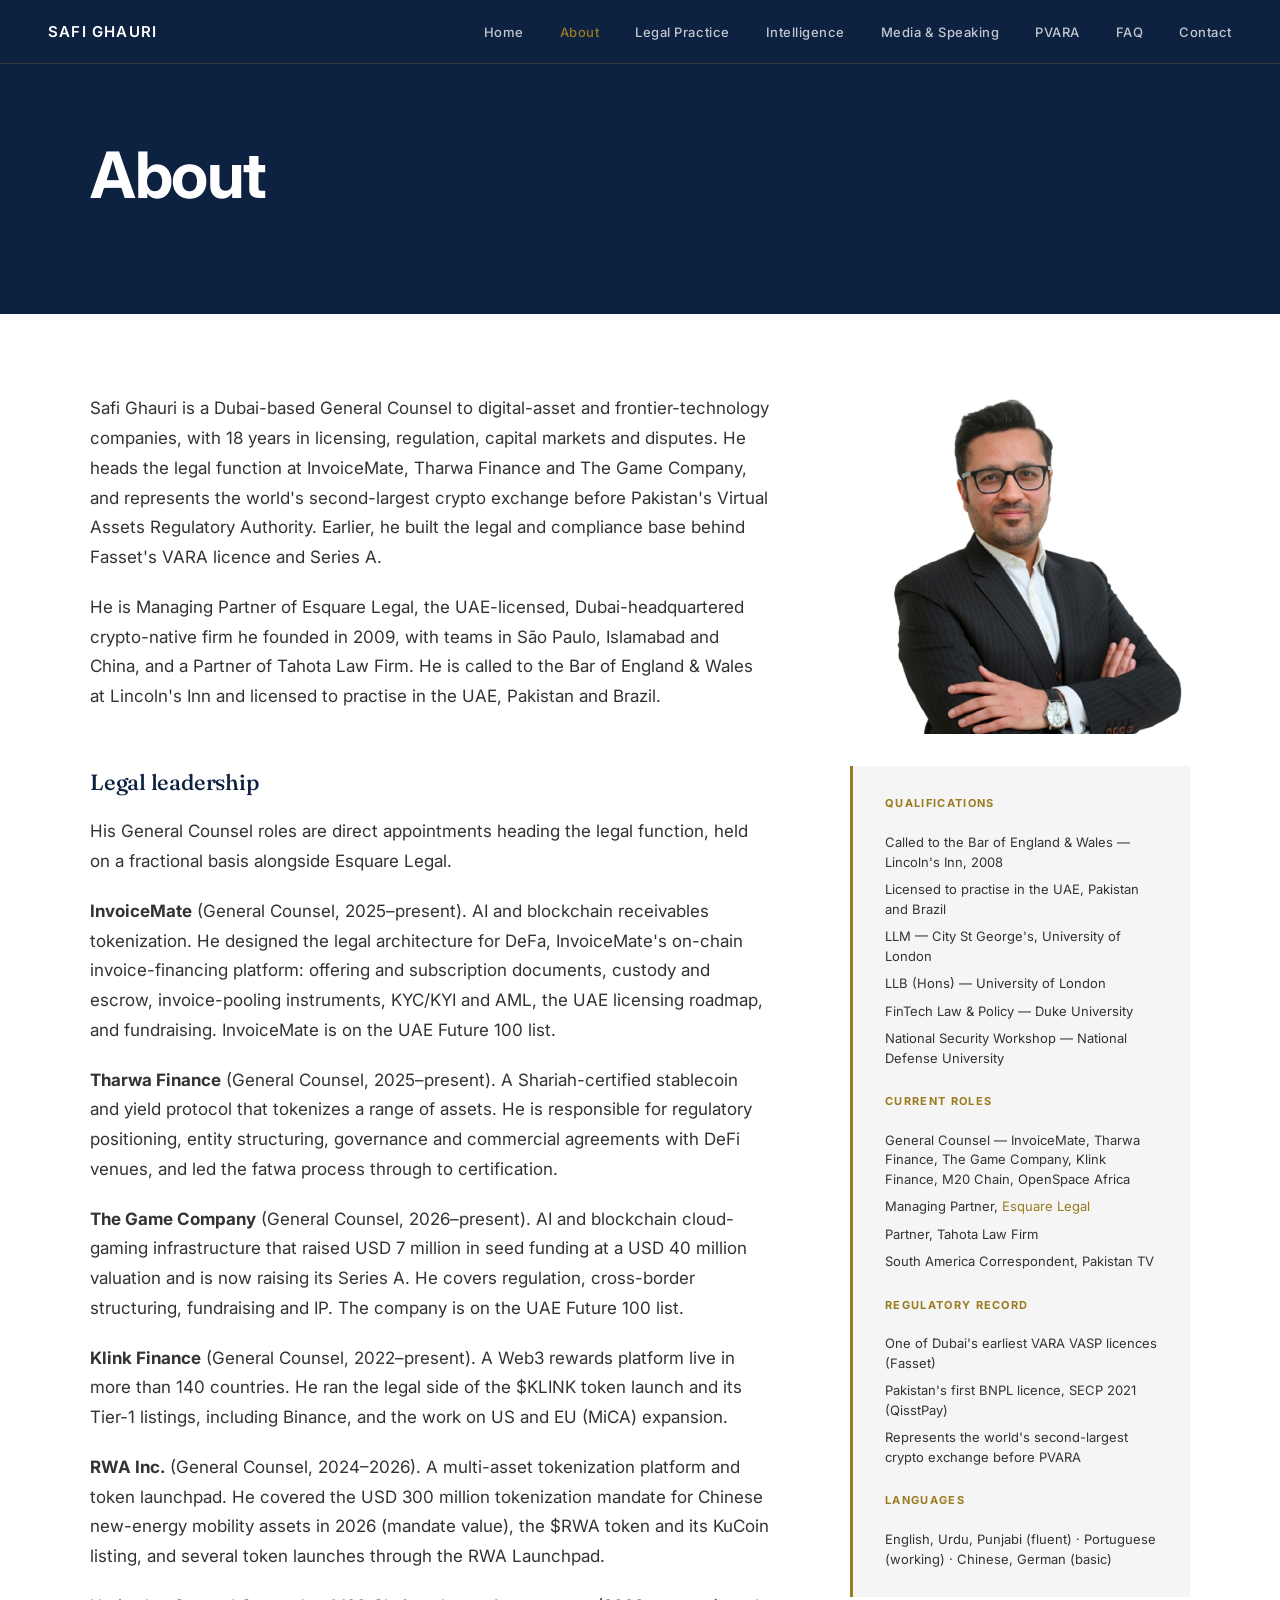
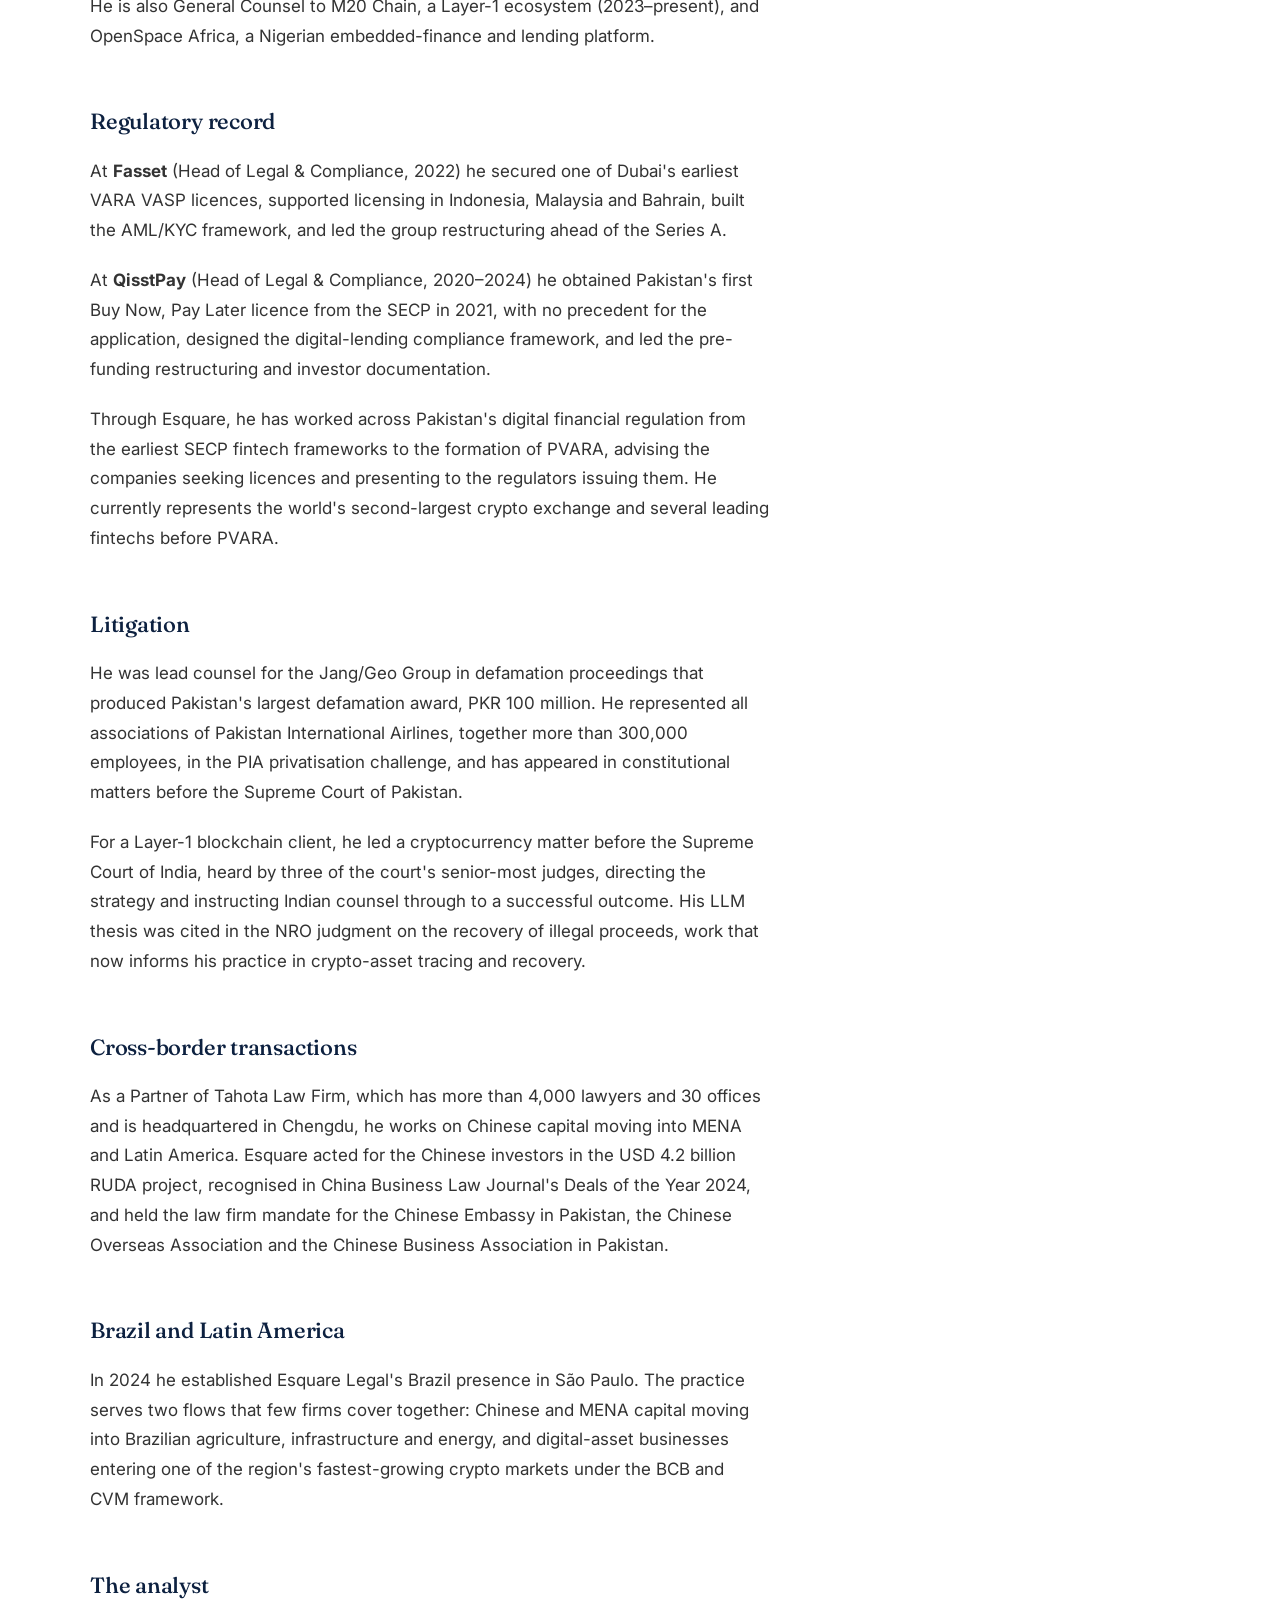
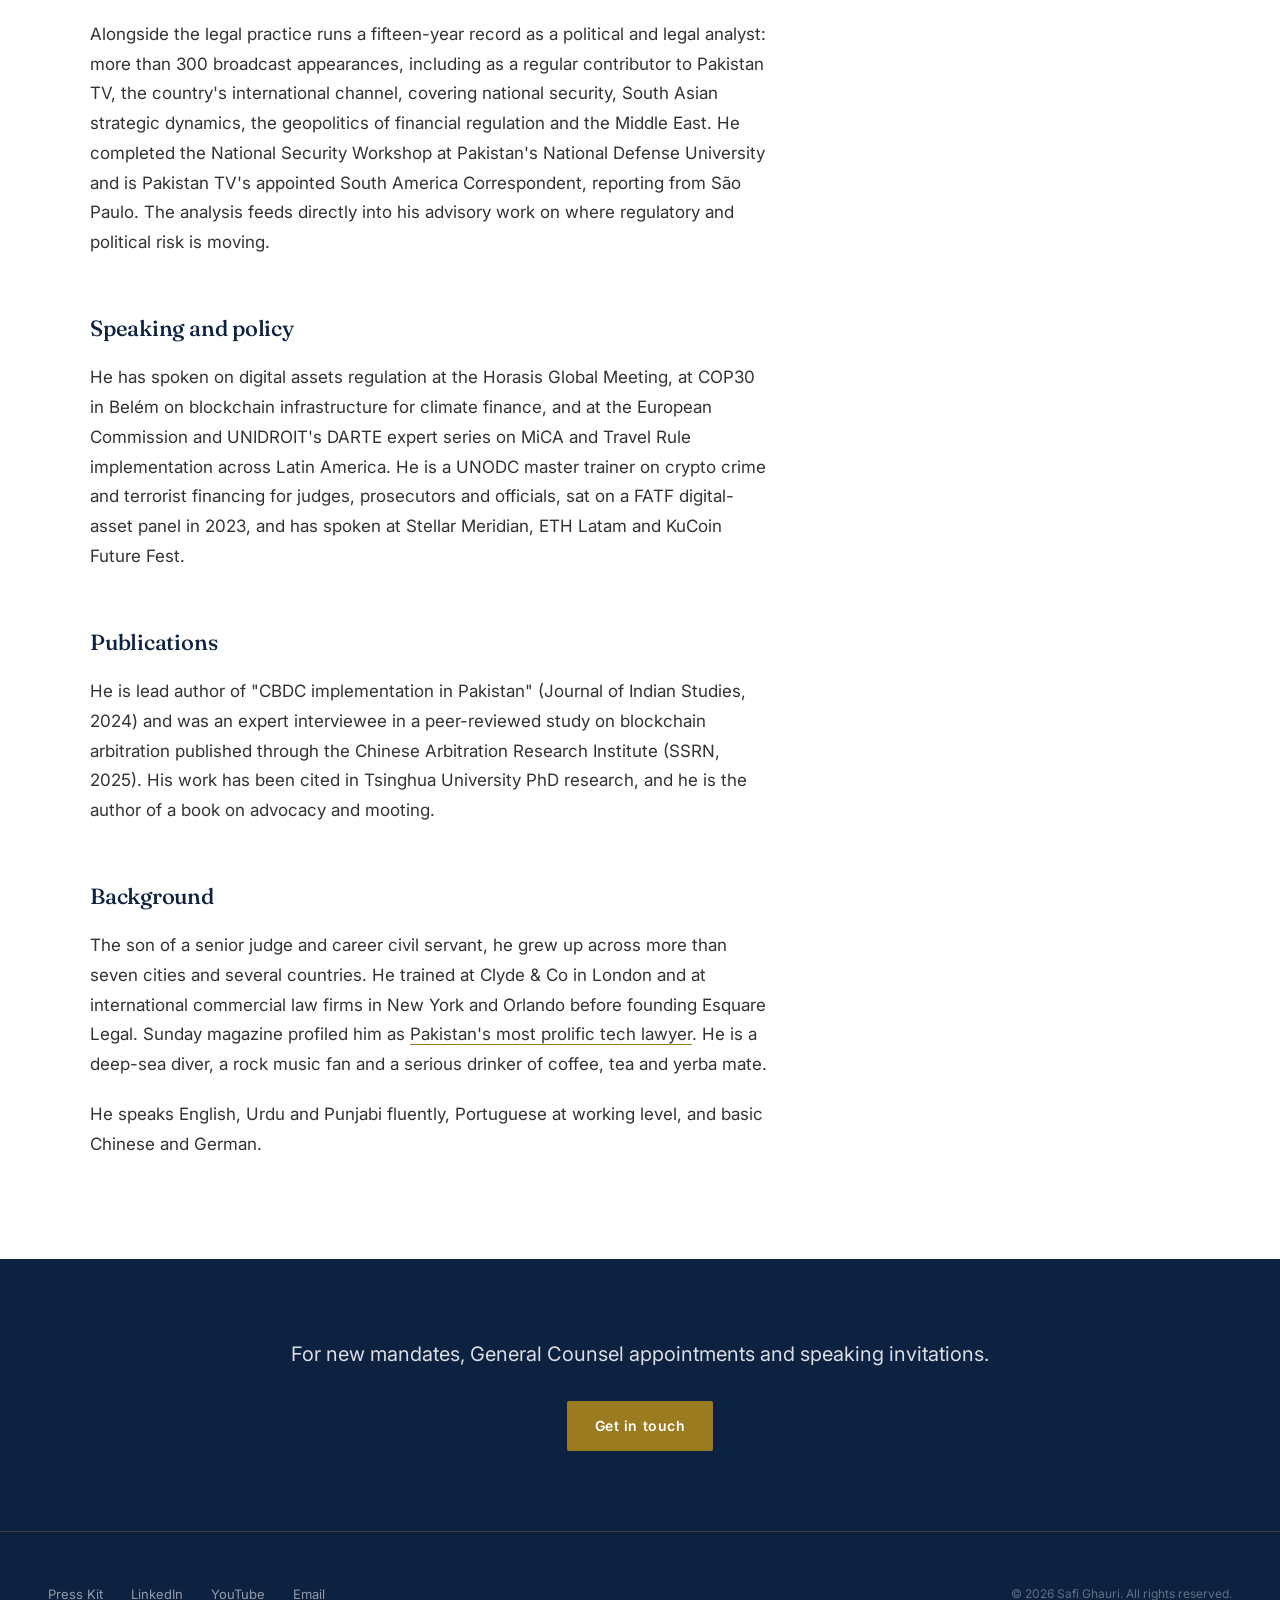
==== about.html @ 5d8007d3 "Reposition site around Dubai-based General Counsel practice; reconcile facts with CV - Homepage: GC-" ====
<!DOCTYPE html>
<html lang="en">
<head>
<meta charset="UTF-8">
  <link rel="preconnect" href="https://fonts.googleapis.com">
  <link rel="preconnect" href="https://fonts.gstatic.com" crossorigin>
  <link rel="stylesheet" href="https://fonts.googleapis.com/css2?family=Inter:wght@300;400;500;600;700&family=Fraunces:wght@500;600&display=swap">
<meta name="viewport" content="width=device-width, initial-scale=1.0">
<title>About — Safi Ghauri | General Counsel, Crypto Lawyer, Barrister</title>
  <meta name="keywords" content="crypto lawyer biography, Safi Ghauri biography, barrister Lincoln's Inn, Web3 lawyer Pakistan, Managing Partner Esquare Legal, Tahota Law Firm partner, digital assets attorney, VARA UAE lawyer, geopolitical analyst, NDU National Security Workshop">
  <meta name="description" content="Biography of Safi Ghauri — Dubai-based General Counsel and crypto lawyer. Called to the Bar at Lincoln's Inn; licensed to practise in the UAE, Pakistan and Brazil. Managing Partner, Esquare Legal. Partner, Tahota Law Firm.">
  <meta property="og:title" content="About Safi Ghauri — General Counsel &amp; Barrister">
  <meta property="og:description" content="Dubai-based General Counsel to digital-asset and frontier-technology companies. Barrister of Lincoln's Inn. Managing Partner, Esquare Legal. Partner, Tahota Law Firm.">
  <meta property="og:url" content="https://www.safighauri.com/about.html">
  <meta property="og:type" content="profile">
  <meta property="og:image" content="https://www.safighauri.com/headshot.png">
  <meta name="twitter:card" content="summary_large_image">
  <meta name="twitter:title" content="About Safi Ghauri — General Counsel &amp; Barrister">
  <meta name="twitter:description" content="Dubai-based General Counsel to digital-asset and frontier-technology companies.">
  <meta name="twitter:image" content="https://www.safighauri.com/headshot.png">
  <link rel="canonical" href="https://www.safighauri.com/about.html">
  <link rel="alternate" href="https://www.wikidata.org/wiki/Q139568272">
<link rel="stylesheet" href="styles.css">
  <!-- Google Analytics GA4 Code -->
<script async src="https://www.googletagmanager.com/gtag/js?id=G-TPERW6B13T"></script>
<script>
  window.dataLayer = window.dataLayer || [];
  function gtag(){dataLayer.push(arguments);}
  gtag('js', new Date());
  gtag('config', 'G-TPERW6B13T');
</script>
<!-- JSON-LD Schema -->
<script type="application/ld+json">
{
  "@context": "https://schema.org",
  "@type": "Person",
  "@id": "https://esquarelegal.com/founder/#person",
  "name": "Safi Ghauri",
  "alternateName": [
    "Safi Ullah Ghauri",
    "Safiullah Ghauri",
    "Barrister Safi Ullah Ghauri",
    "Barrister Safi Ghauri"
  ],
  "jobTitle": ["General Counsel", "Founder & Managing Partner, Esquare Legal"],
  "worksFor": {
    "@type": "Organization",
    "@id": "https://esquarelegal.com/#organization",
    "name": "Esquare Legal",
    "url": "https://esquarelegal.com/"
  },
  "affiliation": [
    {
      "@type": "Organization",
      "name": "Tahota Law Firm"
    }
  ],
  "alumniOf": [
    {
      "@type": "CollegeOrUniversity",
      "name": "University of London"
    },
    {
      "@type": "CollegeOrUniversity",
      "name": "City St George's, University of London"
    },
    {
      "@type": "Organization",
      "name": "The Honourable Society of Lincoln's Inn"
    }
  ],
  "address": {
    "@type": "PostalAddress",
    "addressLocality": "Dubai",
    "addressCountry": "AE"
  },
  "url": "https://www.safighauri.com/",
  "image": "https://www.safighauri.com/headshot.png",
  "email": "safighauri@esquarelegal.com",
  "knowsLanguage": ["English", "Urdu", "Punjabi", "Portuguese"],
  "description": "Dubai-based General Counsel to digital-asset and frontier-technology companies. Called to the Bar of England & Wales (Lincoln's Inn); licensed to practise in the UAE, Pakistan and Brazil. Managing Partner, Esquare Legal. Partner, Tahota Law Firm. 300+ broadcast appearances. Cited by The Independent UK, Bloomberg Arabic, CNA, Reuters.",
  "knowsAbout": [
    "Digital Asset Regulation",
    "Cross-Border Law",
    "Geopolitics",
    "Pakistan",
    "UAE",
    "Brazil",
    "China",
    "Fintech",
    "Crypto Law",
    "MiCA",
    "VARA",
    "CBDC",
    "Blockchain Arbitration",
    "Fractional General Counsel",
    "Real-World Asset Tokenization"
  ],
  "sameAs": [
    "https://www.linkedin.com/in/safi-ghauri",
    "https://x.com/safighauri",
    "https://www.youtube.com/@ghaurisafi",
    "https://www.instagram.com/safi.ghauri/",
    "https://medium.com/@Safi.Ullah.Ghauri",
    "https://www.wikidata.org/wiki/Q139568272",
    "https://esquarelegal.com/founder/",
    "https://www.crunchbase.com/person/safi-ghauri-0a7b",
    "https://www.brecorder.com/authors/102153/barrister-safi-ullah-ghauri",
    "https://thefridaytimes.com/contributor/safiullah-ghauri",
    "https://www.pakistangulfeconomist.com/author/barrister-safi-ullah-ghauri/"
  ]
}
</script>
</head>
<body>

<nav>
  <a href="index.html" class="nav-logo">Safi Ghauri</a>
  <ul class="nav-links">
    <li><a href="index.html">Home</a></li>
    <li><a href="about.html" class="active">About</a></li>
    <li><a href="practice.html">Legal Practice</a></li>
    <li><a href="intelligence.html">Intelligence</a></li>
    <li><a href="media-speaking.html">Media &amp; Speaking</a></li>
    <li><a href="pvara.html">PVARA</a></li>
    <li><a href="faq.html">FAQ</a></li><li><a href="contact.html">Contact</a></li>
  </ul>
  <button class="nav-hamburger" onclick="toggleMenu()" id="hamburger" aria-label="Menu">
    <span></span><span></span><span></span>
  </button>
</nav>
<div class="mobile-menu" id="mobileMenu">
  <a href="index.html">Home</a>
  <a href="about.html" class="active">About</a>
  <a href="practice.html">Legal Practice</a>
  <a href="intelligence.html">Intelligence</a>
  <a href="media-speaking.html">Media &amp; Speaking</a>
  <a href="pvara.html">PVARA</a>
  <a href="faq.html">FAQ</a>
  <a href="contact.html">Contact</a>
</div>
<script>
function toggleMenu() {
  document.getElementById('mobileMenu').classList.toggle('open');
  document.getElementById('hamburger').classList.toggle('open');
}
</script>

<div class="page-header">
  <div style="max-width:1100px;margin:0 auto;">
    <h1>About</h1>
  </div>
</div>

<section style="padding: 80px 48px;">
  <div class="about-layout">

    <!-- MAIN COLUMN -->
    <div class="long-form">

      <p>Safi Ghauri is a Dubai-based General Counsel to digital-asset and frontier-technology companies, with 18 years in licensing, regulation, capital markets and disputes. He heads the legal function at InvoiceMate, Tharwa Finance and The Game Company, and represents the world's second-largest crypto exchange before Pakistan's Virtual Assets Regulatory Authority. Earlier, he built the legal and compliance base behind Fasset's VARA licence and Series A.</p>

      <p>He is Managing Partner of Esquare Legal, the UAE-licensed, Dubai-headquartered crypto-native firm he founded in 2009, with teams in São Paulo, Islamabad and China, and a Partner of Tahota Law Firm. He is called to the Bar of England &amp; Wales at Lincoln's Inn and licensed to practise in the UAE, Pakistan and Brazil.</p>

      <h2>Legal leadership</h2>

      <p>His General Counsel roles are direct appointments heading the legal function, held on a fractional basis alongside Esquare Legal.</p>

      <p><strong>InvoiceMate</strong> (General Counsel, 2025–present). AI and blockchain receivables tokenization. He designed the legal architecture for DeFa, InvoiceMate's on-chain invoice-financing platform: offering and subscription documents, custody and escrow, invoice-pooling instruments, KYC/KYI and AML, the UAE licensing roadmap, and fundraising. InvoiceMate is on the UAE Future 100 list.</p>

      <p><strong>Tharwa Finance</strong> (General Counsel, 2025–present). A Shariah-certified stablecoin and yield protocol that tokenizes a range of assets. He is responsible for regulatory positioning, entity structuring, governance and commercial agreements with DeFi venues, and led the fatwa process through to certification.</p>

      <p><strong>The Game Company</strong> (General Counsel, 2026–present). AI and blockchain cloud-gaming infrastructure that raised USD 7 million in seed funding at a USD 40 million valuation and is now raising its Series A. He covers regulation, cross-border structuring, fundraising and IP. The company is on the UAE Future 100 list.</p>

      <p><strong>Klink Finance</strong> (General Counsel, 2022–present). A Web3 rewards platform live in more than 140 countries. He ran the legal side of the $KLINK token launch and its Tier-1 listings, including Binance, and the work on US and EU (MiCA) expansion.</p>

      <p><strong>RWA Inc.</strong> (General Counsel, 2024–2026). A multi-asset tokenization platform and token launchpad. He covered the USD 300 million tokenization mandate for Chinese new-energy mobility assets in 2026 (mandate value), the $RWA token and its KuCoin listing, and several token launches through the RWA Launchpad.</p>

      <p>He is also General Counsel to M20 Chain, a Layer-1 ecosystem (2023–present), and OpenSpace Africa, a Nigerian embedded-finance and lending platform.</p>

      <h2 id="record">Regulatory record</h2>

      <p>At <strong>Fasset</strong> (Head of Legal &amp; Compliance, 2022) he secured one of Dubai's earliest VARA VASP licences, supported licensing in Indonesia, Malaysia and Bahrain, built the AML/KYC framework, and led the group restructuring ahead of the Series A.</p>

      <p>At <strong>QisstPay</strong> (Head of Legal &amp; Compliance, 2020–2024) he obtained Pakistan's first Buy Now, Pay Later licence from the SECP in 2021, with no precedent for the application, designed the digital-lending compliance framework, and led the pre-funding restructuring and investor documentation.</p>

      <p>Through Esquare, he has worked across Pakistan's digital financial regulation from the earliest SECP fintech frameworks to the formation of PVARA, advising the companies seeking licences and presenting to the regulators issuing them. He currently represents the world's second-largest crypto exchange and several leading fintechs before PVARA.</p>

      <h2>Litigation</h2>

      <p>He was lead counsel for the Jang/Geo Group in defamation proceedings that produced Pakistan's largest defamation award, PKR 100 million. He represented all associations of Pakistan International Airlines, together more than 300,000 employees, in the PIA privatisation challenge, and has appeared in constitutional matters before the Supreme Court of Pakistan.</p>

      <p>For a Layer-1 blockchain client, he led a cryptocurrency matter before the Supreme Court of India, heard by three of the court's senior-most judges, directing the strategy and instructing Indian counsel through to a successful outcome. His LLM thesis was cited in the NRO judgment on the recovery of illegal proceeds, work that now informs his practice in crypto-asset tracing and recovery.</p>

      <h2>Cross-border transactions</h2>

      <p>As a Partner of Tahota Law Firm, which has more than 4,000 lawyers and 30 offices and is headquartered in Chengdu, he works on Chinese capital moving into MENA and Latin America. Esquare acted for the Chinese investors in the USD 4.2 billion RUDA project, recognised in China Business Law Journal's Deals of the Year 2024, and held the law firm mandate for the Chinese Embassy in Pakistan, the Chinese Overseas Association and the Chinese Business Association in Pakistan.</p>

      <h2>Brazil and Latin America</h2>

      <p>In 2024 he established Esquare Legal's Brazil presence in São Paulo. The practice serves two flows that few firms cover together: Chinese and MENA capital moving into Brazilian agriculture, infrastructure and energy, and digital-asset businesses entering one of the region's fastest-growing crypto markets under the BCB and CVM framework.</p>

      <h2>The analyst</h2>

      <p>Alongside the legal practice runs a fifteen-year record as a political and legal analyst: more than 300 broadcast appearances, including as a regular contributor to Pakistan TV, the country's international channel, covering national security, South Asian strategic dynamics, the geopolitics of financial regulation and the Middle East. He completed the National Security Workshop at Pakistan's National Defense University and is Pakistan TV's appointed South America Correspondent, reporting from São Paulo. The analysis feeds directly into his advisory work on where regulatory and political risk is moving.</p>

      <h2>Speaking and policy</h2>

      <p>He has spoken on digital assets regulation at the Horasis Global Meeting, at COP30 in Belém on blockchain infrastructure for climate finance, and at the European Commission and UNIDROIT's DARTE expert series on MiCA and Travel Rule implementation across Latin America. He is a UNODC master trainer on crypto crime and terrorist financing for judges, prosecutors and officials, sat on a FATF digital-asset panel in 2023, and has spoken at Stellar Meridian, ETH Latam and KuCoin Future Fest.</p>

      <h2>Publications</h2>

      <p>He is lead author of "CBDC implementation in Pakistan" (Journal of Indian Studies, 2024) and was an expert interviewee in a peer-reviewed study on blockchain arbitration published through the Chinese Arbitration Research Institute (SSRN, 2025). His work has been cited in Tsinghua University PhD research, and he is the author of a book on advocacy and mooting.</p>

      <h2>Background</h2>

      <p>The son of a senior judge and career civil servant, he grew up across more than seven cities and several countries. He trained at Clyde &amp; Co in London and at international commercial law firms in New York and Orlando before founding Esquare Legal. Sunday magazine profiled him as <a href="https://sunday.com.pk/lifestyle/meet-pakistans-most-prolific-tech-lawyer/" target="_blank" rel="noopener" style="color:inherit;border-bottom:1px solid var(--gold);text-decoration:none;">Pakistan's most prolific tech lawyer</a>. He is a deep-sea diver, a rock music fan and a serious drinker of coffee, tea and yerba mate.</p>

      <p>He speaks English, Urdu and Punjabi fluently, Portuguese at working level, and basic Chinese and German.</p>

    </div>

    <!-- SIDEBAR -->
    <div class="about-sidebar">
      <img src="headshot.png" alt="Safi Ghauri, General Counsel and Managing Partner, Esquare Legal" style="width:100%;display:block;margin-bottom:32px;">
      <div class="credentials-panel">
        <h3>Qualifications</h3>
        <div style="margin-bottom:20px;">
          <div class="cred-value" style="margin-bottom:8px;">Called to the Bar of England &amp; Wales — Lincoln's Inn, 2008</div>
          <div class="cred-value" style="margin-bottom:8px;">Licensed to practise in the UAE, Pakistan and Brazil</div>
          <div class="cred-value" style="margin-bottom:8px;">LLM — City St George's, University of London</div>
          <div class="cred-value" style="margin-bottom:8px;">LLB (Hons) — University of London</div>
          <div class="cred-value" style="margin-bottom:8px;">FinTech Law &amp; Policy — Duke University</div>
          <div class="cred-value">National Security Workshop — National Defense University</div>
        </div>
        <h3 style="margin-top:24px;">Current roles</h3>
        <div>
          <div class="cred-value" style="margin-bottom:8px;">General Counsel — InvoiceMate, Tharwa Finance, The Game Company, Klink Finance, M20 Chain, OpenSpace Africa</div>
          <div class="cred-value" style="margin-bottom:8px;">Managing Partner, <a href="https://esquarelegal.com" target="_blank" style="color:var(--gold);text-decoration:none;">Esquare Legal</a></div>
          <div class="cred-value" style="margin-bottom:8px;">Partner, Tahota Law Firm</div>
          <div class="cred-value">South America Correspondent, Pakistan TV</div>
        </div>
        <h3 style="margin-top:24px;">Regulatory record</h3>
        <div>
          <div class="cred-value" style="margin-bottom:8px;">One of Dubai's earliest VARA VASP licences (Fasset)</div>
          <div class="cred-value" style="margin-bottom:8px;">Pakistan's first BNPL licence, SECP 2021 (QisstPay)</div>
          <div class="cred-value">Represents the world's second-largest crypto exchange before PVARA</div>
        </div>
        <h3 style="margin-top:24px;">Languages</h3>
        <div>
          <div class="cred-value">English, Urdu, Punjabi (fluent) · Portuguese (working) · Chinese, German (basic)</div>
        </div>
      </div>
    </div>

  </div>
</section>

<div class="cta-strip">
  <div style="text-align:center;">
    <p>For new mandates, General Counsel appointments and speaking invitations.</p>
    <a href="contact.html" class="btn btn-gold">Get in touch</a>
  </div>
</div>

<footer>
  <ul class="footer-links">
    <li><a href="press-kit.html">Press Kit</a></li>
    <li><a href="https://linkedin.com/in/safi-ghauri" target="_blank">LinkedIn</a></li>
    <li><a href="https://www.youtube.com/@ghaurisafi" target="_blank">YouTube</a></li>
    <li><a href="mailto:safighauri@esquarelegal.com">Email</a></li>
  </ul>
  <span class="footer-copy">© 2026 Safi Ghauri. All rights reserved.</span>
</footer>

</body>
</html>
---- styles.css ----
*, *::before, *::after { box-sizing: border-box; margin: 0; padding: 0; }

:root {
  --navy: #0D2140;
  --gold: #9A7B20;
  --gold-light: #B8952A;
  --white: #FFFFFF;
  --charcoal: #333333;
  --grey-bg: #F5F5F5;
  --grey-mid: #E8E8E8;
  --grey-text: #888888;
  --font: 'Inter', sans-serif;
  --font-display: 'Fraunces', serif;
}

html { scroll-behavior: smooth; }

body {
  font-family: var(--font);
  color: var(--charcoal);
  background: var(--white);
  line-height: 1.7;
  font-size: 16px;
  -webkit-font-smoothing: antialiased;
}

/* NAV */
nav {
  position: fixed;
  top: 0;
  left: 0;
  right: 0;
  z-index: 100;
  background: var(--navy);
  display: flex;
  align-items: center;
  justify-content: space-between;
  padding: 0 48px;
  height: 64px;
  border-bottom: 1px solid rgba(154,123,32,0.25);
}

.nav-logo {
  font-size: 15px;
  font-weight: 600;
  color: var(--white);
  letter-spacing: 0.08em;
  text-decoration: none;
  text-transform: uppercase;
}

.nav-links {
  display: flex;
  gap: 36px;
  list-style: none;
}

.nav-links a {
  font-size: 13px;
  font-weight: 500;
  color: rgba(255,255,255,0.75);
  text-decoration: none;
  letter-spacing: 0.04em;
  transition: color 0.2s;
}

.nav-links a:hover,
.nav-links a.active { color: var(--gold); }

/* BUTTONS */
.btn {
  display: inline-block;
  padding: 13px 28px;
  font-size: 14px;
  font-weight: 600;
  letter-spacing: 0.04em;
  text-decoration: none;
  border-radius: 2px;
  transition: all 0.2s;
  cursor: pointer;
  border: none;
}

.btn-gold {
  background: var(--gold);
  color: var(--white);
}
.btn-gold:hover { background: var(--gold-light); }

.btn-outline {
  background: transparent;
  color: var(--white);
  border: 1.5px solid rgba(255,255,255,0.6);
}
.btn-outline:hover { border-color: var(--white); color: var(--white); }

.btn-navy {
  background: var(--navy);
  color: var(--white);
}
.btn-navy:hover { background: #162d54; }

/* HERO */
.hero {
  background: var(--navy);
  min-height: 100vh;
  display: flex;
  flex-direction: column;
  justify-content: center;
  padding: 120px 48px 80px;
  position: relative;
}

.hero-content { max-width: 820px; }

.hero h1 {
  font-size: clamp(56px, 7vw, 96px);
  font-weight: 600;
  font-family: var(--font-display);
  color: var(--white);
  letter-spacing: -0.02em;
  line-height: 1.05;
  margin-bottom: 20px;
}

.hero-subtitle {
  font-size: clamp(18px, 2.2vw, 24px);
  font-weight: 400;
  color: var(--gold);
  letter-spacing: 0.04em;
  margin-bottom: 14px;
}

.hero-location {
  font-size: 14px;
  color: rgba(255,255,255,0.55);
  letter-spacing: 0.08em;
  margin-bottom: 48px;
  text-transform: uppercase;
}

.hero-btns { display: flex; gap: 16px; flex-wrap: wrap; }

/* MEDIA STRIP */
.media-strip {
  background: var(--white);
  padding: 24px 48px;
  border-bottom: 1px solid var(--grey-mid);
  display: flex;
  align-items: center;
  gap: 32px;
  flex-wrap: wrap;
}

.media-strip-label {
  font-size: 11px;
  font-weight: 600;
  color: var(--grey-text);
  letter-spacing: 0.12em;
  text-transform: uppercase;
  white-space: nowrap;
}

.media-strip-pubs {
  font-size: 13px;
  color: #777;
  letter-spacing: 0.02em;
}

/* SECTIONS */
section { padding: 100px 48px; }

.section-inner { max-width: 1100px; margin: 0 auto; }

.section-title {
  font-size: 11px;
  font-weight: 600;
  letter-spacing: 0.14em;
  text-transform: uppercase;
  color: var(--gold);
  margin-bottom: 48px;
}

/* THREE COLUMNS */
.three-col {
  display: grid;
  grid-template-columns: repeat(3, 1fr);
  gap: 32px;
}

.col-card {
  padding: 32px;
  border: 1px solid var(--grey-mid);
  border-top: 2px solid var(--gold);
}

.col-card-role {
  font-size: 13px;
  font-weight: 700;
  color: var(--navy);
  text-transform: uppercase;
  letter-spacing: 0.06em;
  margin-bottom: 6px;
}

.col-card-firm {
  font-size: 15px;
  font-weight: 600;
  color: var(--gold);
  margin-bottom: 12px;
}

.col-card-desc {
  font-size: 14px;
  color: var(--charcoal);
  line-height: 1.6;
}

/* ANCHOR STATEMENT */
.anchor-section {
  padding: 80px 48px;
  text-align: center;
}

.anchor-statement {
  font-size: clamp(22px, 2.8vw, 32px);
  font-weight: 400;
  color: var(--navy);
  line-height: 1.4;
  max-width: 800px;
  margin: 0 auto;
  letter-spacing: -0.01em;
}

/* WORK CARDS */
.cards-section {
  background: var(--grey-bg);
  padding: 80px 48px;
}

.cards-grid {
  display: grid;
  grid-template-columns: repeat(3, 1fr);
  gap: 24px;
}

.work-card {
  background: var(--white);
  padding: 32px;
  border-bottom: 2px solid transparent;
  transition: border-color 0.2s, box-shadow 0.2s;
}

.work-card:hover {
  border-bottom-color: var(--gold);
  box-shadow: 0 4px 20px rgba(0,0,0,0.07);
}

.card-tag {
  font-size: 11px;
  font-weight: 600;
  color: var(--navy);
  letter-spacing: 0.12em;
  text-transform: uppercase;
  margin-bottom: 14px;
}

.card-title {
  font-size: 16px;
  font-weight: 700;
  color: var(--navy);
  margin-bottom: 10px;
  line-height: 1.35;
}

.card-desc {
  font-size: 14px;
  color: var(--charcoal);
  line-height: 1.65;
}

.card-link {
  display: inline-block;
  margin-top: 16px;
  font-size: 13px;
  font-weight: 600;
  color: var(--gold);
  text-decoration: none;
  letter-spacing: 0.02em;
}

.card-link:hover { color: var(--gold-light); }

/* SHORT BIO */
.bio-section {
  padding: 100px 48px;
  text-align: center;
}

.bio-inner {
  max-width: 700px;
  margin: 0 auto;
}

.bio-inner p {
  font-size: 17px;
  line-height: 1.75;
  color: var(--charcoal);
  margin-bottom: 20px;
  text-align: left;
  text-wrap: pretty;
}

.bio-link {
  display: inline-flex;
  align-items: center;
  gap: 6px;
  font-size: 14px;
  font-weight: 600;
  color: var(--gold);
  text-decoration: none;
  margin-top: 8px;
}

.bio-link:hover { color: var(--gold-light); }

/* CTA STRIP */
.cta-strip {
  background: var(--navy);
  padding: 80px 48px;
  text-align: center;
}

.cta-strip p {
  font-size: 20px;
  color: rgba(255,255,255,0.85);
  margin-bottom: 32px;
  line-height: 1.5;
}

/* PULL QUOTES */
.pull-quote {
  border-left: 3px solid var(--gold);
  padding: 20px 32px;
  margin: 48px auto;
  max-width: 700px;
}

.pull-quote p {
  font-size: clamp(20px, 2.2vw, 26px) !important;
  font-weight: 300 !important;
  font-style: italic;
  color: var(--navy) !important;
  line-height: 1.4 !important;
  margin: 0 !important;
}

/* PAGE HEADERS */
.page-header {
  background: var(--navy);
  padding: 140px 48px 80px;
}

.page-header h1 {
  font-size: clamp(40px, 5vw, 68px);
  font-weight: 700;
  color: var(--white);
  letter-spacing: -0.02em;
  margin-bottom: 24px;
  line-height: 1.1;
}

.page-header p {
  font-size: 18px;
  color: rgba(255,255,255,0.7);
  max-width: 640px;
  line-height: 1.65;
}

/* LONG FORM TEXT */
.long-form {
  max-width: 720px;
  margin: 0 auto;
}

.long-form h2 {
  font-size: 22px;
  font-weight: 500;
  font-family: var(--font-display);
  color: var(--navy);
  margin: 52px 0 16px;
  letter-spacing: -0.01em;
}

.long-form p {
  font-size: 17px;
  line-height: 1.75;
  color: var(--charcoal);
  margin-bottom: 20px;
  text-wrap: pretty;
}

/* CREDENTIALS PANEL */
.credentials-panel {
  border-left: 3px solid var(--gold);
  padding: 28px 32px;
  background: var(--grey-bg);
}

.credentials-panel h3 {
  font-size: 11px;
  font-weight: 700;
  letter-spacing: 0.12em;
  text-transform: uppercase;
  color: var(--gold);
  margin-bottom: 20px;
}

.cred-row {
  display: grid;
  grid-template-columns: 1fr 1fr;
  gap: 12px 24px;
  margin-bottom: 8px;
}

.cred-label {
  font-size: 12px;
  font-weight: 600;
  color: var(--navy);
  text-transform: uppercase;
  letter-spacing: 0.06em;
}

.cred-value {
  font-size: 13px;
  color: var(--charcoal);
  line-height: 1.5;
}

/* TABLES */
.styled-table {
  width: 100%;
  border-collapse: collapse;
  font-size: 14px;
}

.styled-table th {
  text-align: left;
  padding: 12px 16px;
  background: var(--navy);
  color: var(--white);
  font-size: 11px;
  font-weight: 600;
  letter-spacing: 0.1em;
  text-transform: uppercase;
}

.styled-table td {
  padding: 14px 16px;
  border-bottom: 1px solid var(--grey-mid);
  vertical-align: top;
  line-height: 1.5;
}

.styled-table tr:last-child td { border-bottom: none; }
.styled-table tr:nth-child(even) td { background: var(--grey-bg); }

/* EXPANDABLE CARDS */
.expand-card {
  background: var(--white);
  border: 1px solid var(--grey-mid);
  border-top: 2px solid var(--gold);
  margin-bottom: 0;
  overflow: hidden;
  transition: box-shadow 0.2s;
}

.expand-card:hover { box-shadow: 0 4px 20px rgba(0,0,0,0.08); }

.expand-header {
  padding: 28px 32px;
  cursor: pointer;
  display: flex;
  justify-content: space-between;
  align-items: flex-start;
  gap: 20px;
}

.expand-title {
  font-size: 17px;
  font-weight: 700;
  color: var(--navy);
  margin-bottom: 6px;
}

.expand-preview {
  font-size: 14px;
  color: var(--grey-text);
  line-height: 1.5;
}

.expand-icon {
  font-size: 20px;
  color: var(--gold);
  flex-shrink: 0;
  transition: transform 0.2s;
  line-height: 1;
  margin-top: 4px;
}

.expand-card.open .expand-icon { transform: rotate(45deg); }

.expand-body {
  display: none;
  padding: 0 32px 28px;
  font-size: 15px;
  line-height: 1.7;
  color: var(--charcoal);
  border-top: 1px solid var(--grey-mid);
}

.expand-card.open .expand-body { display: block; }

/* COPY BUTTON */
.copy-btn {
  display: inline-flex;
  align-items: center;
  gap: 6px;
  padding: 8px 16px;
  font-size: 12px;
  font-weight: 600;
  letter-spacing: 0.06em;
  text-transform: uppercase;
  color: var(--navy);
  background: var(--grey-bg);
  border: 1px solid var(--grey-mid);
  border-radius: 2px;
  cursor: pointer;
  transition: all 0.2s;
}

.copy-btn:hover { background: var(--navy); color: var(--white); }
.copy-btn.copied { background: var(--navy); color: var(--white); }

/* BIO BLOCK */
.bio-block {
  background: var(--grey-bg);
  padding: 28px 32px;
  margin-bottom: 24px;
}

.bio-block-label {
  font-size: 11px;
  font-weight: 700;
  letter-spacing: 0.12em;
  text-transform: uppercase;
  color: var(--gold);
  margin-bottom: 14px;
}

.bio-block p {
  font-size: 15px;
  line-height: 1.7;
  color: var(--charcoal);
  margin-bottom: 16px;
}

/* FOOTER */
footer {
  background: var(--navy);
  padding: 48px;
  display: flex;
  justify-content: space-between;
  align-items: center;
  flex-wrap: wrap;
  gap: 24px;
  border-top: 1px solid rgba(154,123,32,0.3);
}

.footer-links {
  display: flex;
  gap: 28px;
  list-style: none;
  flex-wrap: wrap;
}

.footer-links a {
  font-size: 13px;
  color: rgba(255,255,255,0.55);
  text-decoration: none;
  transition: color 0.2s;
}

.footer-links a:hover { color: var(--gold); }

.footer-copy {
  font-size: 12px;
  color: rgba(255,255,255,0.35);
}

/* DIVIDER */
.divider {
  border: none;
  border-top: 1px solid var(--grey-mid);
  margin: 48px 0;
}

/* CONTACT TABLE */
.contact-table {
  width: 100%;
  border-collapse: collapse;
}

.contact-table td {
  padding: 20px 0;
  border-bottom: 1px solid var(--grey-mid);
  font-size: 16px;
  vertical-align: top;
}

.contact-table td:first-child {
  font-size: 12px;
  font-weight: 600;
  letter-spacing: 0.1em;
  text-transform: uppercase;
  color: var(--grey-text);
  width: 200px;
  padding-right: 32px;
}

.contact-table a {
  color: var(--navy);
  text-decoration: none;
  font-weight: 500;
}

.contact-table a:hover { color: var(--gold); }

/* OPENING STATEMENT (Intelligence) */
.opening-statement {
  background: var(--navy);
  padding: 100px 48px;
  text-align: center;
}

.opening-statement p {
  font-size: clamp(20px, 2.5vw, 28px);
  font-weight: 300;
  color: var(--white);
  line-height: 1.55;
  max-width: 760px;
  margin: 0 auto;
  letter-spacing: -0.01em;
}

.opening-statement p + p {
  margin-top: 24px;
  font-size: clamp(15px, 1.6vw, 17px);
  color: rgba(255,255,255,0.65);
  font-weight: 400;
}

/* CITATION BLOCK */
.citation-block {
  border-left: 2px solid var(--grey-mid);
  padding: 16px 24px;
  margin-bottom: 24px;
}

.citation-pub {
  font-size: 11px;
  font-weight: 700;
  letter-spacing: 0.12em;
  text-transform: uppercase;
  color: var(--navy);
  margin-bottom: 6px;
}

.citation-text {
  font-size: 15px;
  color: var(--charcoal);
  line-height: 1.6;
  margin-bottom: 8px;
}

.citation-link {
  font-size: 13px;
  color: var(--gold);
  text-decoration: none;
  font-weight: 500;
}

.citation-link:hover { text-decoration: underline; }

/* PHOTO */
.photo-full {
  width: 100%;
  height: 480px;
  object-fit: cover;
  display: block;
}

.photo-speaking {
  width: 100%;
  height: 420px;
  object-fit: cover;
  object-position: center top;
  display: block;
}

/* PRESS KIT FACTS */
.facts-table {
  width: 100%;
  border-collapse: collapse;
}

.facts-table tr { border-bottom: 1px solid var(--grey-mid); }
.facts-table tr:last-child { border-bottom: none; }

.facts-table td {
  padding: 16px 0;
  font-size: 15px;
  vertical-align: top;
}

.facts-table td:first-child {
  font-size: 12px;
  font-weight: 700;
  letter-spacing: 0.08em;
  text-transform: uppercase;
  color: var(--grey-text);
  width: 200px;
  padding-right: 32px;
}

.facts-table td:last-child { color: var(--charcoal); }

.error-note {
  background: #fff8f0;
  border: 1px solid #f0d080;
  padding: 12px 20px;
  font-size: 13px;
  color: #8a6000;
  margin-top: 8px;
  line-height: 1.5;
}

/* HAMBURGER */
.nav-hamburger {
  display: none;
  background: none;
  border: none;
  cursor: pointer;
  padding: 4px;
  z-index: 200;
}

.nav-hamburger span {
  display: block;
  width: 22px;
  height: 2px;
  background: var(--white);
  margin: 5px 0;
  transition: all 0.25s;
}

.nav-hamburger.open span:nth-child(1) { transform: translateY(7px) rotate(45deg); }
.nav-hamburger.open span:nth-child(2) { opacity: 0; }
.nav-hamburger.open span:nth-child(3) { transform: translateY(-7px) rotate(-45deg); }

/* MOBILE MENU OVERLAY */
.mobile-menu {
  display: none;
  position: fixed;
  top: 64px;
  left: 0;
  right: 0;
  bottom: 0;
  background: var(--navy);
  z-index: 99;
  flex-direction: column;
  padding: 40px 32px;
  border-top: 1px solid rgba(154,123,32,0.3);
}

.mobile-menu.open { display: flex; }

.mobile-menu a {
  font-size: 22px;
  font-weight: 600;
  color: rgba(255,255,255,0.85);
  text-decoration: none;
  padding: 18px 0;
  border-bottom: 1px solid rgba(255,255,255,0.08);
  letter-spacing: 0.02em;
  transition: color 0.2s;
}

.mobile-menu a:hover,
.mobile-menu a.active { color: var(--gold); }

/* ABOUT LAYOUT */
.about-layout {
  display: grid;
  grid-template-columns: 1fr 340px;
  gap: 80px;
  align-items: start;
  max-width: 1100px;
  margin: 0 auto;
}

.about-sidebar {
  position: sticky;
  top: 96px;
}

/* WRITING CARDS */
.writing-cards {
  display: grid;
  grid-template-columns: repeat(3, 1fr);
  gap: 24px;
}

.writing-card {
  padding: 28px;
  border: 1px solid var(--grey-mid);
  border-top: 2px solid var(--gold);
}

.writing-card-label {
  font-size: 11px;
  font-weight: 700;
  letter-spacing: 0.12em;
  text-transform: uppercase;
  color: var(--gold);
  margin-bottom: 10px;
}

.writing-card-title {
  font-size: 16px;
  font-weight: 700;
  color: var(--navy);
  margin-bottom: 10px;
  line-height: 1.35;
}

.writing-card-desc {
  font-size: 14px;
  color: var(--charcoal);
  line-height: 1.6;
  margin-bottom: 16px;
}

.writing-card-link {
  font-size: 13px;
  font-weight: 600;
  color: var(--gold);
  text-decoration: none;
}

.writing-card-link:hover { color: var(--gold-light); }

/* TOPIC CARDS */
.topic-card {
  padding: 32px;
  border-left: 3px solid var(--gold);
  margin-bottom: 24px;
  background: var(--grey-bg);
}

.topic-title {
  font-size: 17px;
  font-weight: 700;
  color: var(--navy);
  margin-bottom: 10px;
}

.topic-desc {
  font-size: 15px;
  color: var(--charcoal);
  line-height: 1.65;
}

/* RESPONSIVE */
@media (max-width: 900px) {
  nav { padding: 0 24px; }
  .nav-links { display: none; }
  .nav-hamburger { display: block; }
  section { padding: 64px 24px; }
  .hero { padding: 100px 24px 64px; }
  .three-col { grid-template-columns: 1fr; }
  .cards-grid { grid-template-columns: 1fr; }
  .about-layout { grid-template-columns: 1fr; }
  .about-sidebar { position: static; }
  .writing-cards { grid-template-columns: 1fr; }
  .media-strip { padding: 20px 24px; }
  .page-header { padding: 100px 24px 60px; }
  .cta-strip { padding: 60px 24px; }
  footer { padding: 32px 24px; }
  .anchor-section { padding: 60px 24px; }
  .cards-section { padding: 60px 24px; }
  .bio-section { padding: 64px 24px; }
  .opening-statement { padding: 64px 24px; }
  .subnav { padding: 0 16px; }
  .cred-row { grid-template-columns: 1fr; }
  .practice-grid { grid-template-columns: 1fr !important; }
  .pull-quote { padding: 16px 20px; }
}

/* Contact table: stack label above value on narrow screens */
@media (max-width: 600px) {
  .contact-table td { display: block; width: 100%; }
  .contact-table td:first-child { width: 100%; padding: 20px 0 6px; border-bottom: none; }
  .contact-table td:last-child { padding-top: 0; }
}

/* Narrow screens: keep two-column tables inside the viewport */
@media (max-width: 600px) {
  .styled-table { table-layout: fixed; }
  .styled-table th, .styled-table td { padding: 12px 10px; overflow-wrap: anywhere; }
}
@media (max-width: 600px) {
  .bio-section { padding: 64px 16px; }
  .bio-inner { flex-direction: column; align-items: center !important; }
}
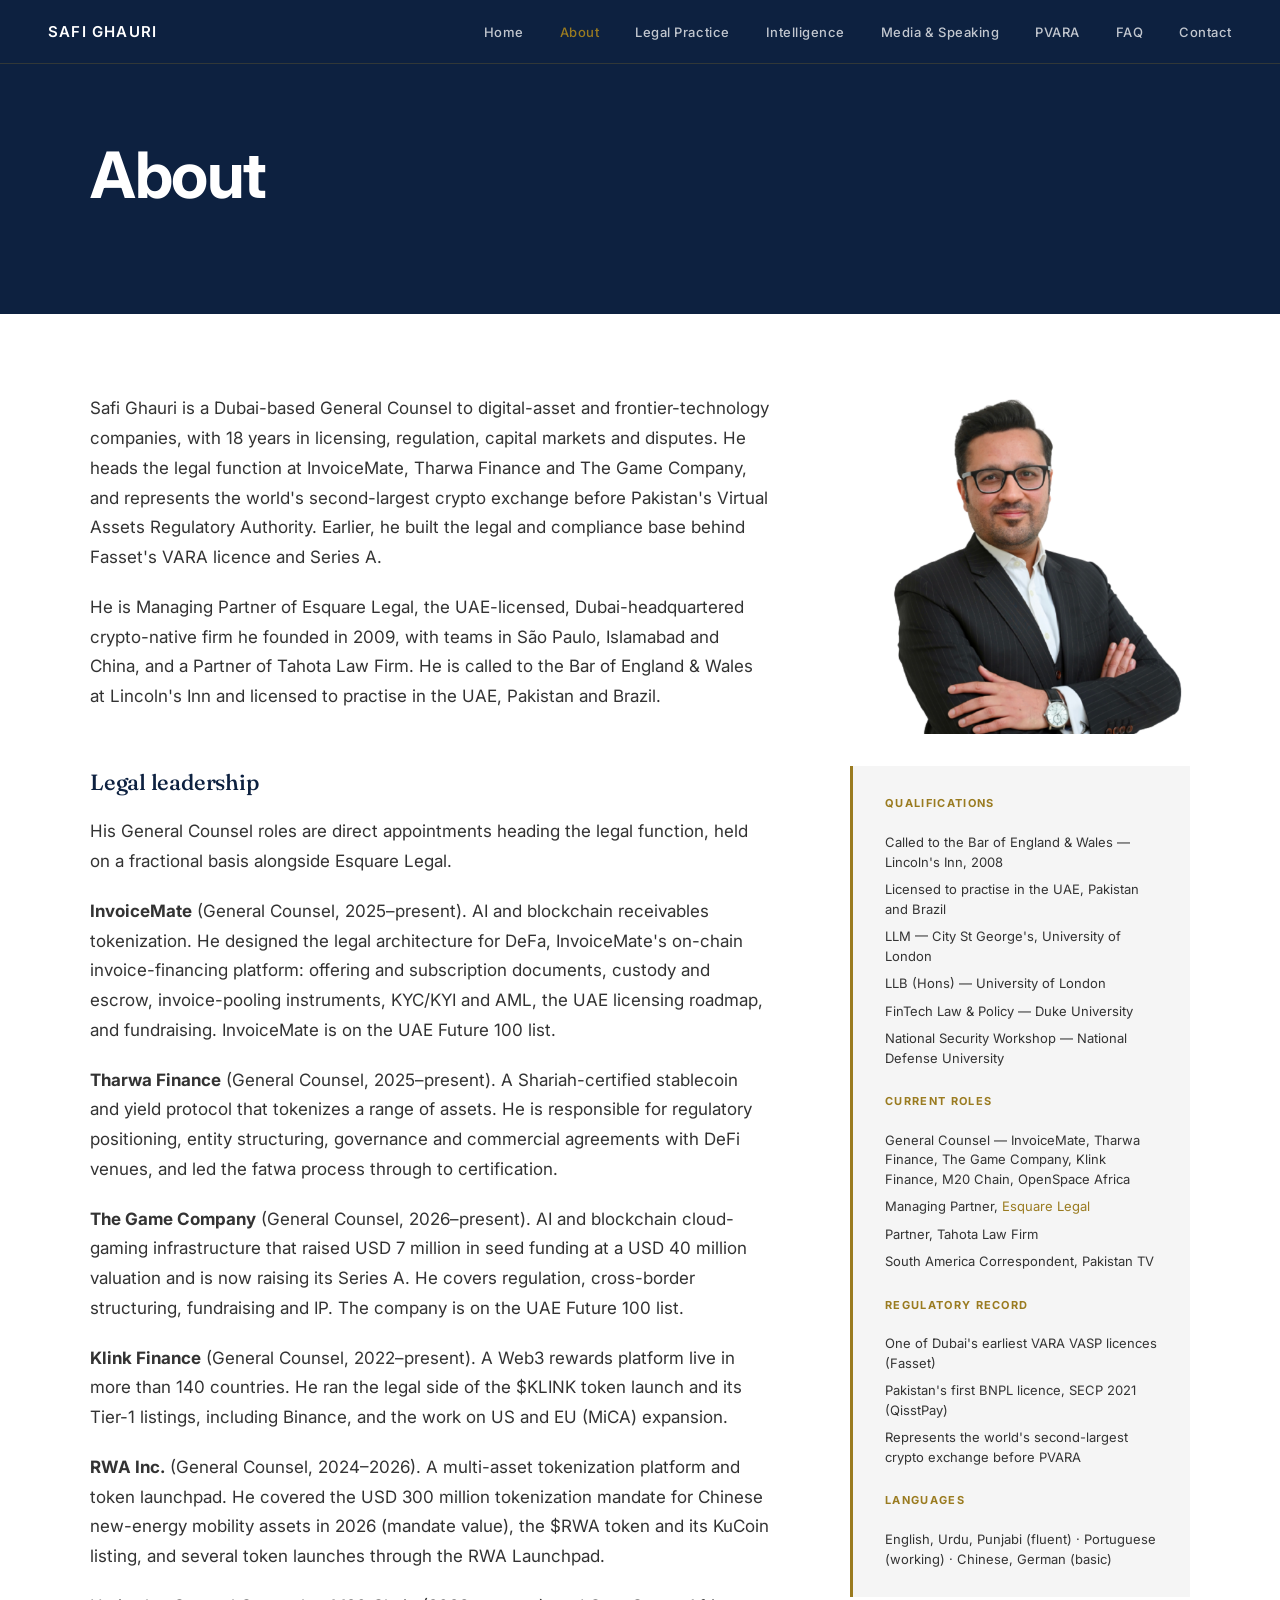
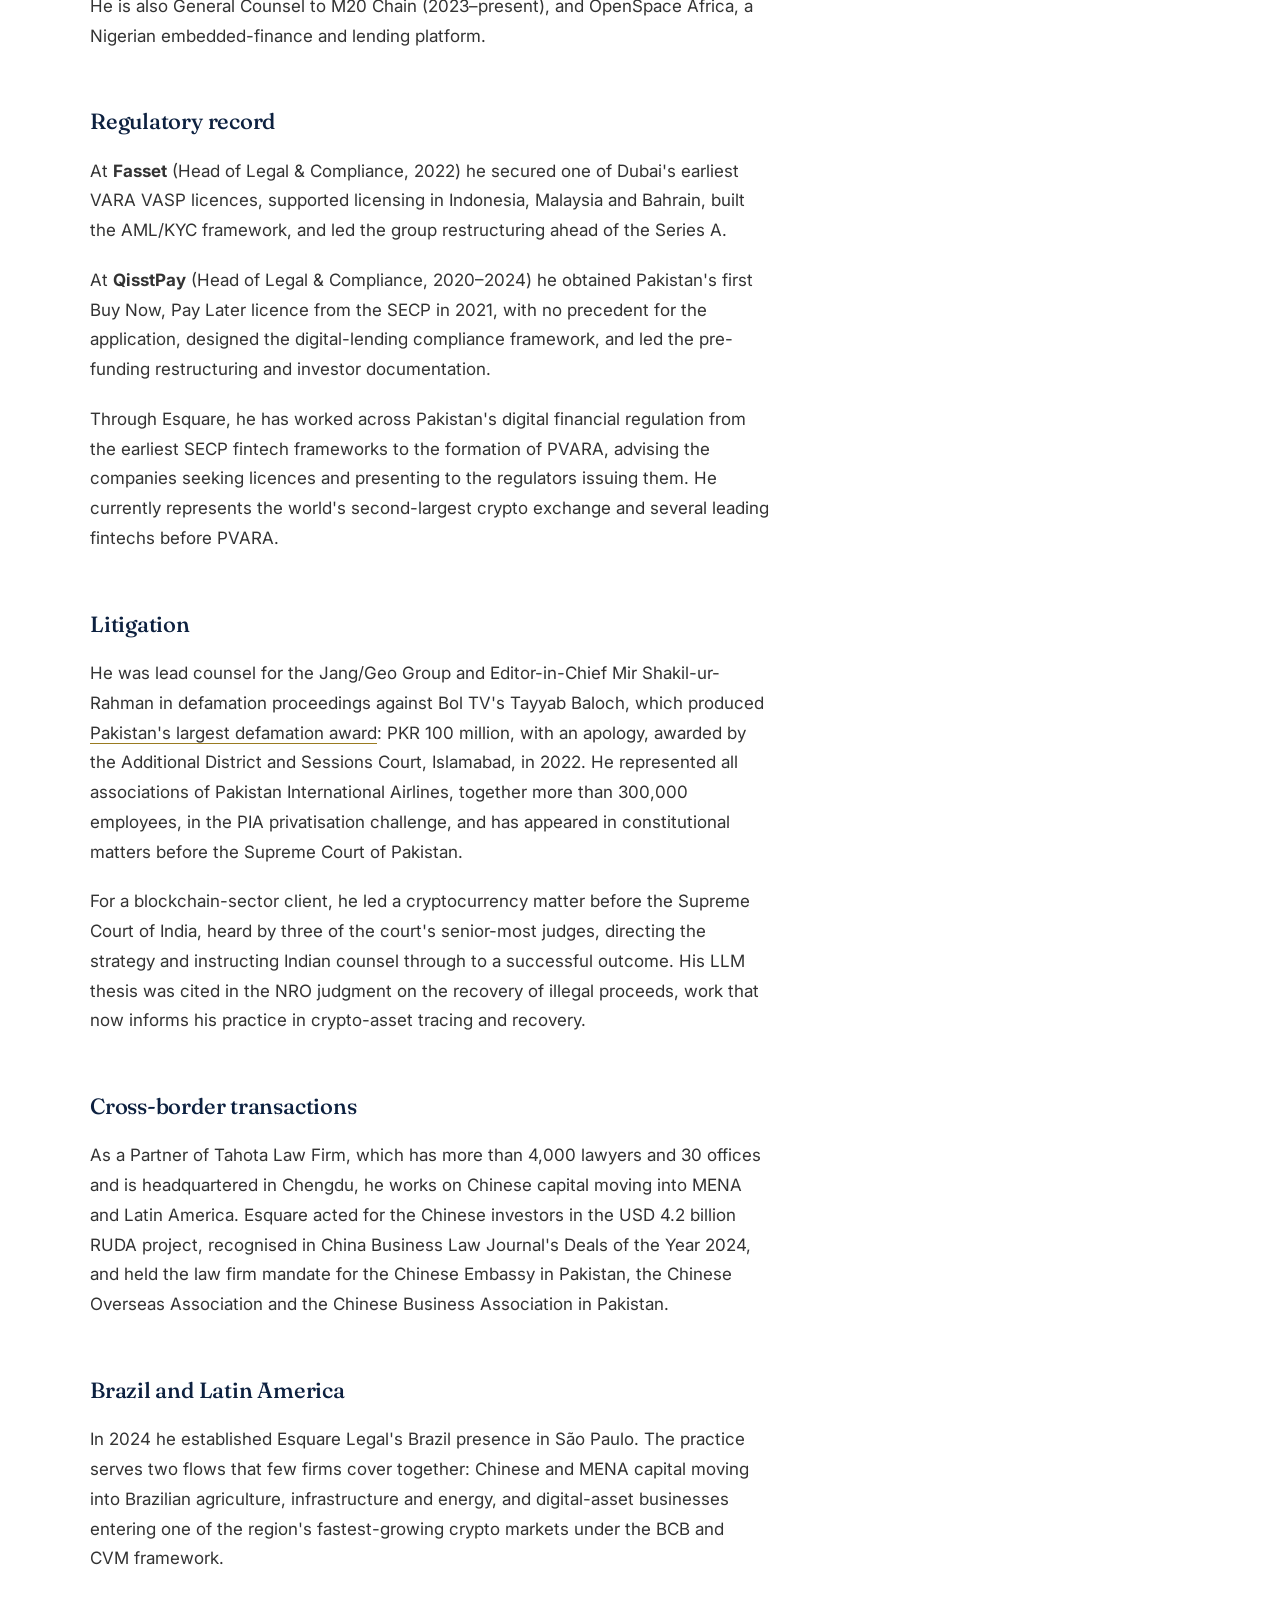
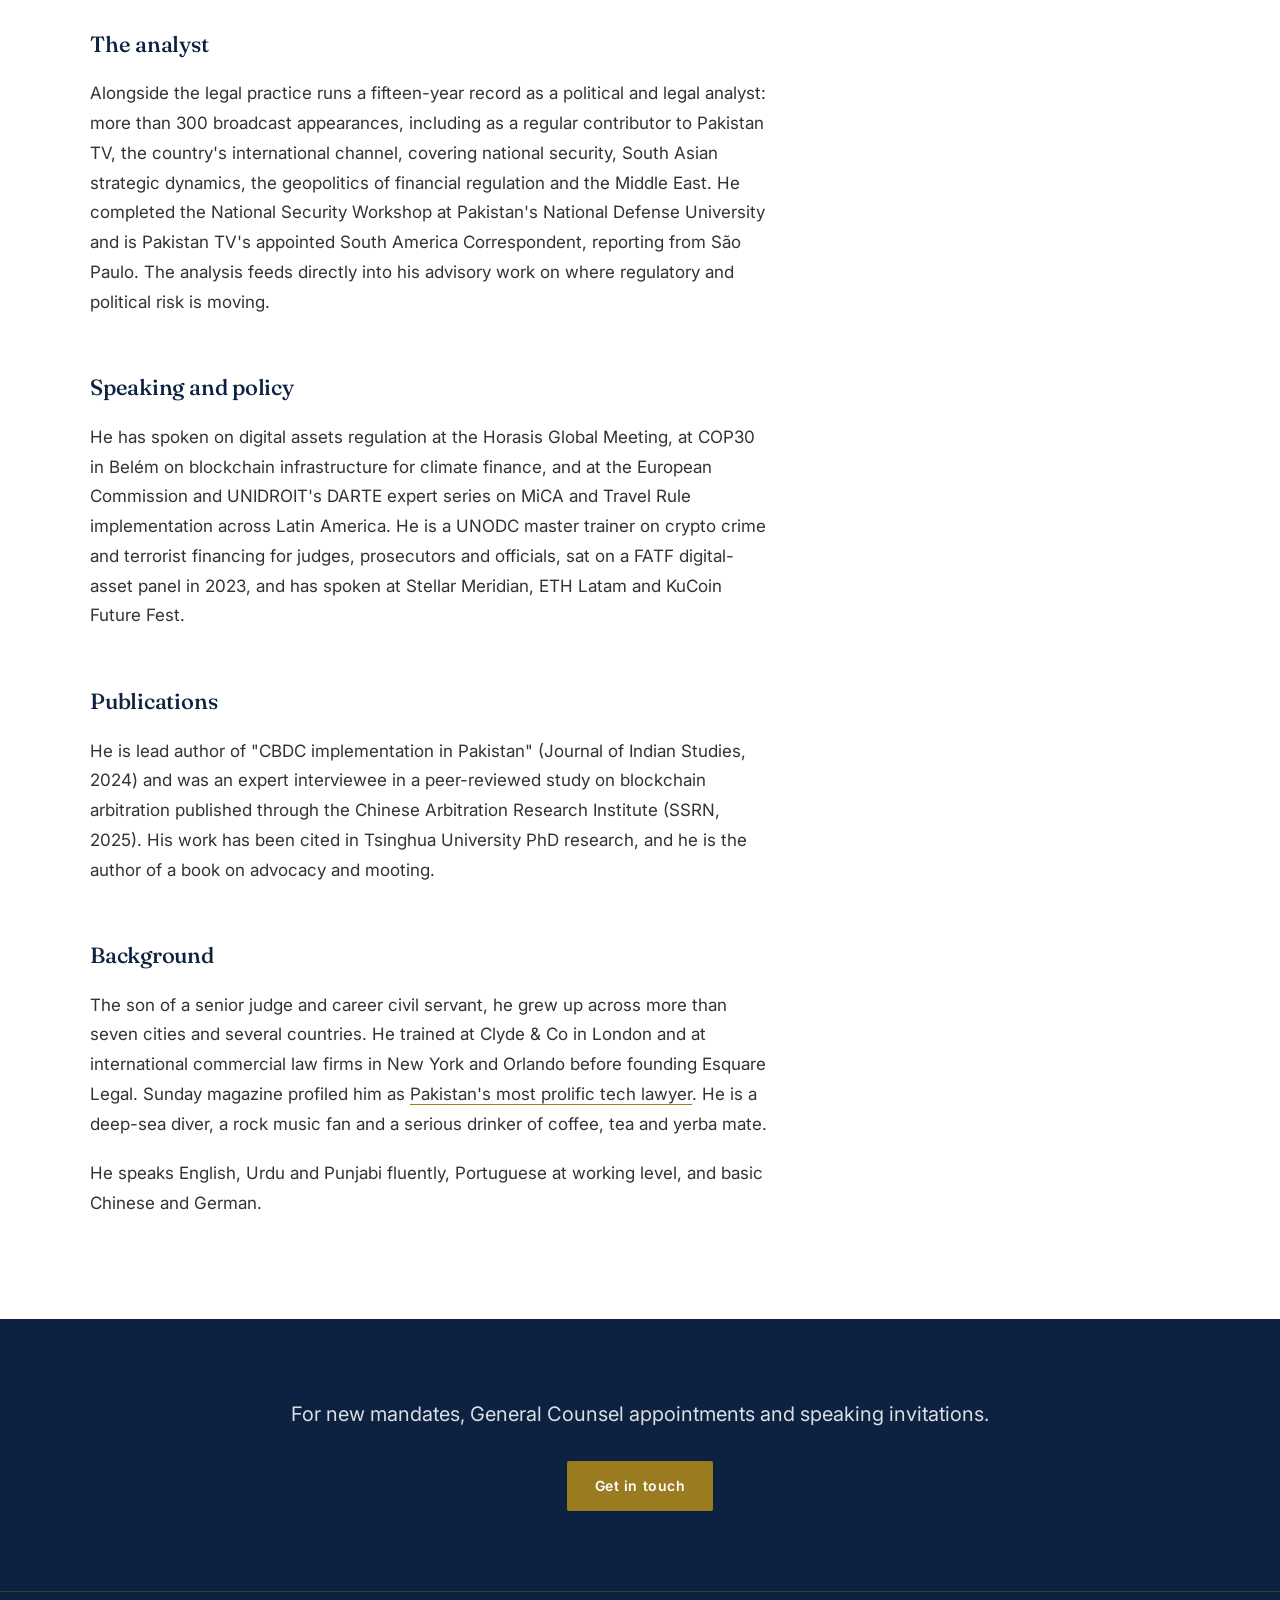
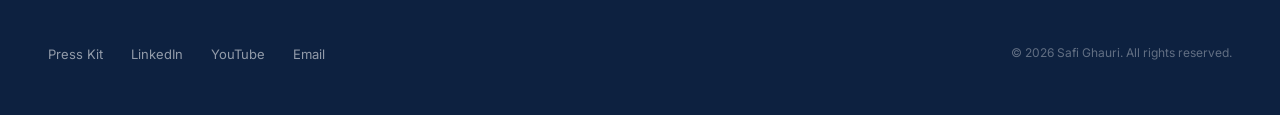
==== commit c19c393d: "Cite Jang/Geo v Tayyab Baloch defamation award; keep India matter unattributed Co-Authored-By: Claud" ====
--- a/about.html
+++ b/about.html
@@ -176,7 +176,7 @@
 
       <p><strong>RWA Inc.</strong> (General Counsel, 2024–2026). A multi-asset tokenization platform and token launchpad. He covered the USD 300 million tokenization mandate for Chinese new-energy mobility assets in 2026 (mandate value), the $RWA token and its KuCoin listing, and several token launches through the RWA Launchpad.</p>
 
-      <p>He is also General Counsel to M20 Chain, a Layer-1 ecosystem (2023–present), and OpenSpace Africa, a Nigerian embedded-finance and lending platform.</p>
+      <p>He is also General Counsel to M20 Chain (2023–present), and OpenSpace Africa, a Nigerian embedded-finance and lending platform.</p>
 
       <h2 id="record">Regulatory record</h2>
 
@@ -188,9 +188,9 @@
 
       <h2>Litigation</h2>
 
-      <p>He was lead counsel for the Jang/Geo Group in defamation proceedings that produced Pakistan's largest defamation award, PKR 100 million. He represented all associations of Pakistan International Airlines, together more than 300,000 employees, in the PIA privatisation challenge, and has appeared in constitutional matters before the Supreme Court of Pakistan.</p>
-
-      <p>For a Layer-1 blockchain client, he led a cryptocurrency matter before the Supreme Court of India, heard by three of the court's senior-most judges, directing the strategy and instructing Indian counsel through to a successful outcome. His LLM thesis was cited in the NRO judgment on the recovery of illegal proceeds, work that now informs his practice in crypto-asset tracing and recovery.</p>
+      <p>He was lead counsel for the Jang/Geo Group and Editor-in-Chief Mir Shakil-ur-Rahman in defamation proceedings against Bol TV's Tayyab Baloch, which produced <a href="https://www.thenews.pk/print/940783-editor-in-chief-of-jang-geo-wins-defamation-suit" target="_blank" rel="noopener" style="color:inherit;border-bottom:1px solid var(--gold);text-decoration:none;">Pakistan's largest defamation award</a>: PKR 100 million, with an apology, awarded by the Additional District and Sessions Court, Islamabad, in 2022. He represented all associations of Pakistan International Airlines, together more than 300,000 employees, in the PIA privatisation challenge, and has appeared in constitutional matters before the Supreme Court of Pakistan.</p>
+
+      <p>For a blockchain-sector client, he led a cryptocurrency matter before the Supreme Court of India, heard by three of the court's senior-most judges, directing the strategy and instructing Indian counsel through to a successful outcome. His LLM thesis was cited in the NRO judgment on the recovery of illegal proceeds, work that now informs his practice in crypto-asset tracing and recovery.</p>
 
       <h2>Cross-border transactions</h2>
 
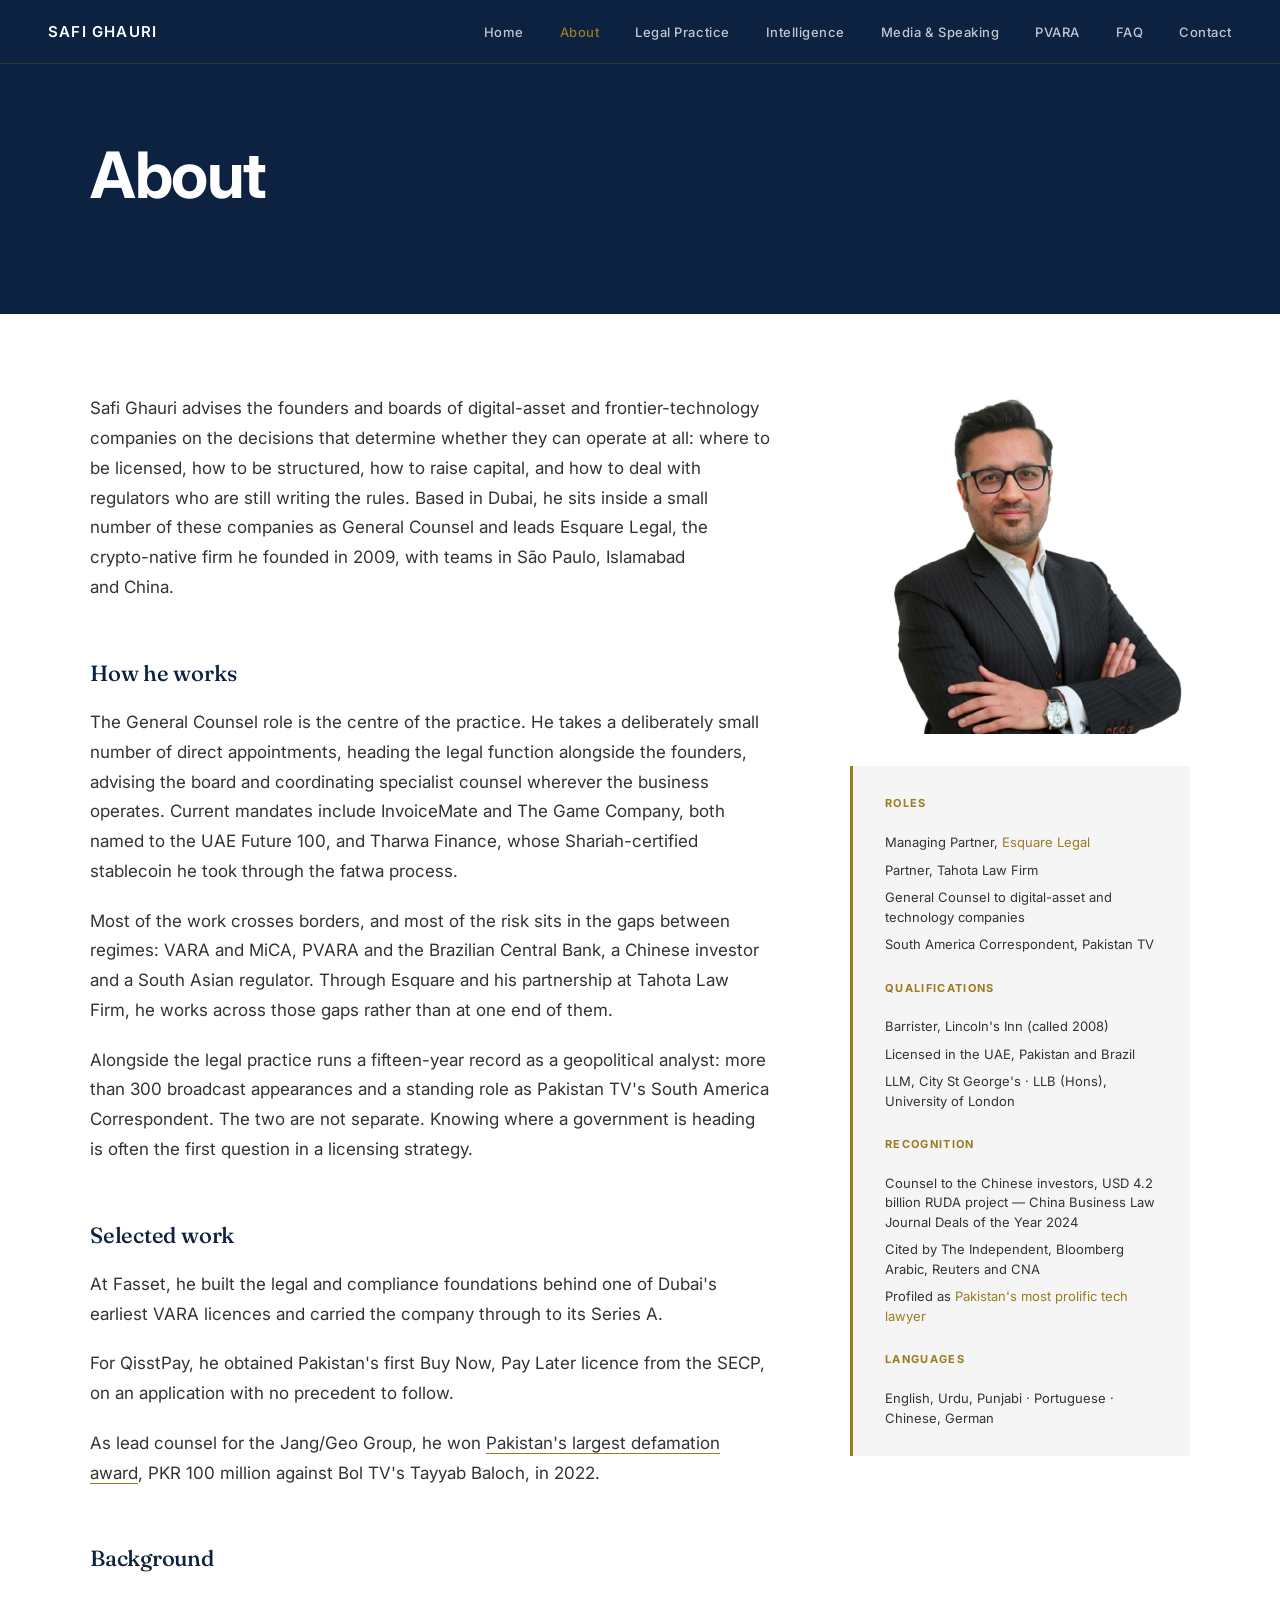
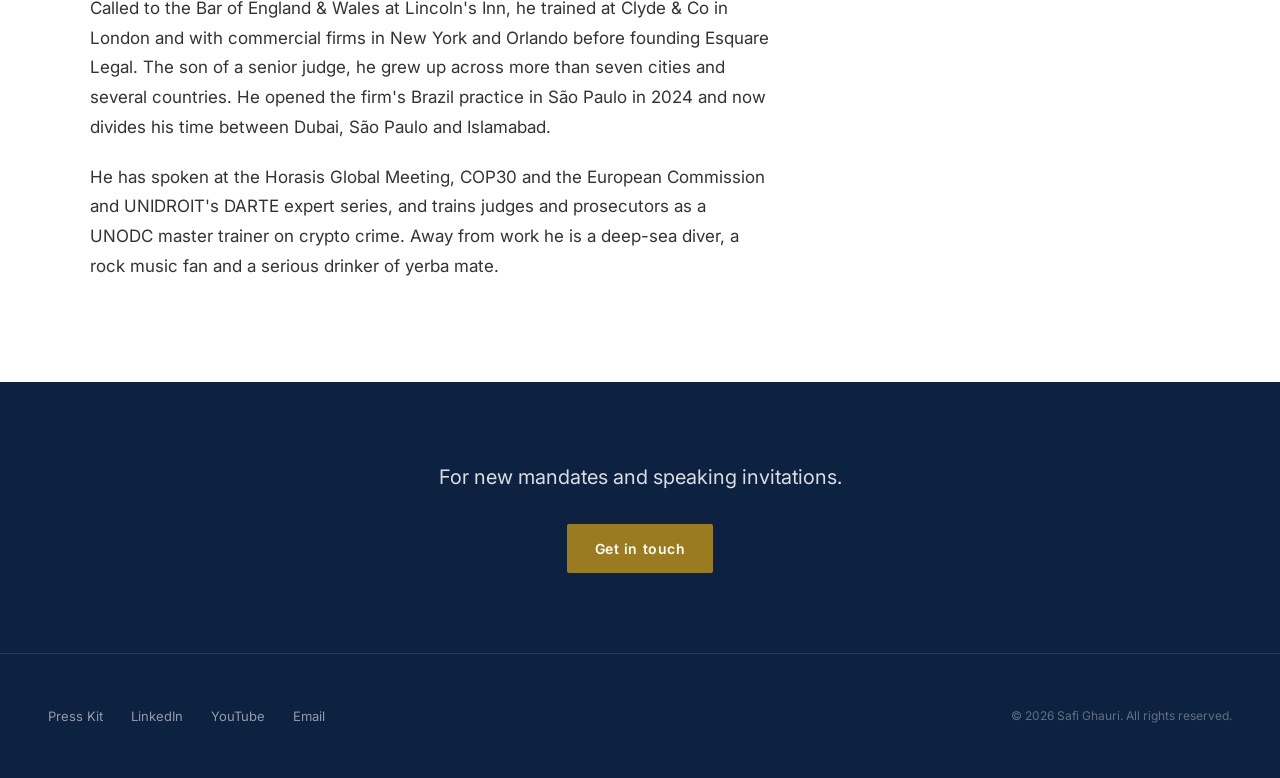
==== commit 17093a3c: "Recast site from CV listing to narrative positioning - About: narrative of practice, approach and th" ====
--- a/about.html
+++ b/about.html
@@ -115,9 +115,9 @@
 <body>
 
 <nav>
-  <a href="index.html" class="nav-logo">Safi Ghauri</a>
+  <a href="/" class="nav-logo">Safi Ghauri</a>
   <ul class="nav-links">
-    <li><a href="index.html">Home</a></li>
+    <li><a href="/">Home</a></li>
     <li><a href="about.html" class="active">About</a></li>
     <li><a href="practice.html">Legal Practice</a></li>
     <li><a href="intelligence.html">Intelligence</a></li>
@@ -130,7 +130,7 @@
   </button>
 </nav>
 <div class="mobile-menu" id="mobileMenu">
-  <a href="index.html">Home</a>
+  <a href="/">Home</a>
   <a href="about.html" class="active">About</a>
   <a href="practice.html">Legal Practice</a>
   <a href="intelligence.html">Intelligence</a>
@@ -158,65 +158,29 @@
     <!-- MAIN COLUMN -->
     <div class="long-form">
 
-      <p>Safi Ghauri is a Dubai-based General Counsel to digital-asset and frontier-technology companies, with 18 years in licensing, regulation, capital markets and disputes. He heads the legal function at InvoiceMate, Tharwa Finance and The Game Company, and represents the world's second-largest crypto exchange before Pakistan's Virtual Assets Regulatory Authority. Earlier, he built the legal and compliance base behind Fasset's VARA licence and Series A.</p>
-
-      <p>He is Managing Partner of Esquare Legal, the UAE-licensed, Dubai-headquartered crypto-native firm he founded in 2009, with teams in São Paulo, Islamabad and China, and a Partner of Tahota Law Firm. He is called to the Bar of England &amp; Wales at Lincoln's Inn and licensed to practise in the UAE, Pakistan and Brazil.</p>
-
-      <h2>Legal leadership</h2>
-
-      <p>His General Counsel roles are direct appointments heading the legal function, held on a fractional basis alongside Esquare Legal.</p>
-
-      <p><strong>InvoiceMate</strong> (General Counsel, 2025–present). AI and blockchain receivables tokenization. He designed the legal architecture for DeFa, InvoiceMate's on-chain invoice-financing platform: offering and subscription documents, custody and escrow, invoice-pooling instruments, KYC/KYI and AML, the UAE licensing roadmap, and fundraising. InvoiceMate is on the UAE Future 100 list.</p>
-
-      <p><strong>Tharwa Finance</strong> (General Counsel, 2025–present). A Shariah-certified stablecoin and yield protocol that tokenizes a range of assets. He is responsible for regulatory positioning, entity structuring, governance and commercial agreements with DeFi venues, and led the fatwa process through to certification.</p>
-
-      <p><strong>The Game Company</strong> (General Counsel, 2026–present). AI and blockchain cloud-gaming infrastructure that raised USD 7 million in seed funding at a USD 40 million valuation and is now raising its Series A. He covers regulation, cross-border structuring, fundraising and IP. The company is on the UAE Future 100 list.</p>
-
-      <p><strong>Klink Finance</strong> (General Counsel, 2022–present). A Web3 rewards platform live in more than 140 countries. He ran the legal side of the $KLINK token launch and its Tier-1 listings, including Binance, and the work on US and EU (MiCA) expansion.</p>
-
-      <p><strong>RWA Inc.</strong> (General Counsel, 2024–2026). A multi-asset tokenization platform and token launchpad. He covered the USD 300 million tokenization mandate for Chinese new-energy mobility assets in 2026 (mandate value), the $RWA token and its KuCoin listing, and several token launches through the RWA Launchpad.</p>
-
-      <p>He is also General Counsel to M20 Chain (2023–present), and OpenSpace Africa, a Nigerian embedded-finance and lending platform.</p>
-
-      <h2 id="record">Regulatory record</h2>
-
-      <p>At <strong>Fasset</strong> (Head of Legal &amp; Compliance, 2022) he secured one of Dubai's earliest VARA VASP licences, supported licensing in Indonesia, Malaysia and Bahrain, built the AML/KYC framework, and led the group restructuring ahead of the Series A.</p>
-
-      <p>At <strong>QisstPay</strong> (Head of Legal &amp; Compliance, 2020–2024) he obtained Pakistan's first Buy Now, Pay Later licence from the SECP in 2021, with no precedent for the application, designed the digital-lending compliance framework, and led the pre-funding restructuring and investor documentation.</p>
-
-      <p>Through Esquare, he has worked across Pakistan's digital financial regulation from the earliest SECP fintech frameworks to the formation of PVARA, advising the companies seeking licences and presenting to the regulators issuing them. He currently represents the world's second-largest crypto exchange and several leading fintechs before PVARA.</p>
-
-      <h2>Litigation</h2>
-
-      <p>He was lead counsel for the Jang/Geo Group and Editor-in-Chief Mir Shakil-ur-Rahman in defamation proceedings against Bol TV's Tayyab Baloch, which produced <a href="https://www.thenews.pk/print/940783-editor-in-chief-of-jang-geo-wins-defamation-suit" target="_blank" rel="noopener" style="color:inherit;border-bottom:1px solid var(--gold);text-decoration:none;">Pakistan's largest defamation award</a>: PKR 100 million, with an apology, awarded by the Additional District and Sessions Court, Islamabad, in 2022. He represented all associations of Pakistan International Airlines, together more than 300,000 employees, in the PIA privatisation challenge, and has appeared in constitutional matters before the Supreme Court of Pakistan.</p>
-
-      <p>For a blockchain-sector client, he led a cryptocurrency matter before the Supreme Court of India, heard by three of the court's senior-most judges, directing the strategy and instructing Indian counsel through to a successful outcome. His LLM thesis was cited in the NRO judgment on the recovery of illegal proceeds, work that now informs his practice in crypto-asset tracing and recovery.</p>
-
-      <h2>Cross-border transactions</h2>
-
-      <p>As a Partner of Tahota Law Firm, which has more than 4,000 lawyers and 30 offices and is headquartered in Chengdu, he works on Chinese capital moving into MENA and Latin America. Esquare acted for the Chinese investors in the USD 4.2 billion RUDA project, recognised in China Business Law Journal's Deals of the Year 2024, and held the law firm mandate for the Chinese Embassy in Pakistan, the Chinese Overseas Association and the Chinese Business Association in Pakistan.</p>
-
-      <h2>Brazil and Latin America</h2>
-
-      <p>In 2024 he established Esquare Legal's Brazil presence in São Paulo. The practice serves two flows that few firms cover together: Chinese and MENA capital moving into Brazilian agriculture, infrastructure and energy, and digital-asset businesses entering one of the region's fastest-growing crypto markets under the BCB and CVM framework.</p>
-
-      <h2>The analyst</h2>
-
-      <p>Alongside the legal practice runs a fifteen-year record as a political and legal analyst: more than 300 broadcast appearances, including as a regular contributor to Pakistan TV, the country's international channel, covering national security, South Asian strategic dynamics, the geopolitics of financial regulation and the Middle East. He completed the National Security Workshop at Pakistan's National Defense University and is Pakistan TV's appointed South America Correspondent, reporting from São Paulo. The analysis feeds directly into his advisory work on where regulatory and political risk is moving.</p>
-
-      <h2>Speaking and policy</h2>
-
-      <p>He has spoken on digital assets regulation at the Horasis Global Meeting, at COP30 in Belém on blockchain infrastructure for climate finance, and at the European Commission and UNIDROIT's DARTE expert series on MiCA and Travel Rule implementation across Latin America. He is a UNODC master trainer on crypto crime and terrorist financing for judges, prosecutors and officials, sat on a FATF digital-asset panel in 2023, and has spoken at Stellar Meridian, ETH Latam and KuCoin Future Fest.</p>
-
-      <h2>Publications</h2>
-
-      <p>He is lead author of "CBDC implementation in Pakistan" (Journal of Indian Studies, 2024) and was an expert interviewee in a peer-reviewed study on blockchain arbitration published through the Chinese Arbitration Research Institute (SSRN, 2025). His work has been cited in Tsinghua University PhD research, and he is the author of a book on advocacy and mooting.</p>
+      <p>Safi Ghauri advises the founders and boards of digital-asset and frontier-technology companies on the decisions that determine whether they can operate at all: where to be licensed, how to be structured, how to raise capital, and how to deal with regulators who are still writing the rules. Based in Dubai, he sits inside a small number of these companies as General Counsel and leads Esquare Legal, the crypto-native firm he founded in 2009, with teams in São Paulo, Islamabad and China.</p>
+
+      <h2>How he works</h2>
+
+      <p>The General Counsel role is the centre of the practice. He takes a deliberately small number of direct appointments, heading the legal function alongside the founders, advising the board and coordinating specialist counsel wherever the business operates. Current mandates include InvoiceMate and The Game Company, both named to the UAE Future 100, and Tharwa Finance, whose Shariah-certified stablecoin he took through the fatwa process.</p>
+
+      <p>Most of the work crosses borders, and most of the risk sits in the gaps between regimes: VARA and MiCA, PVARA and the Brazilian Central Bank, a Chinese investor and a South Asian regulator. Through Esquare and his partnership at Tahota Law Firm, he works across those gaps rather than at one end of them.</p>
+
+      <p>Alongside the legal practice runs a fifteen-year record as a geopolitical analyst: more than 300 broadcast appearances and a standing role as Pakistan TV's South America Correspondent. The two are not separate. Knowing where a government is heading is often the first question in a licensing strategy.</p>
+
+      <h2>Selected work</h2>
+
+      <p>At Fasset, he built the legal and compliance foundations behind one of Dubai's earliest VARA licences and carried the company through to its Series A.</p>
+
+      <p>For QisstPay, he obtained Pakistan's first Buy Now, Pay Later licence from the SECP, on an application with no precedent to follow.</p>
+
+      <p>As lead counsel for the Jang/Geo Group, he won <a href="https://www.thenews.pk/print/940783-editor-in-chief-of-jang-geo-wins-defamation-suit" target="_blank" rel="noopener" style="color:inherit;border-bottom:1px solid var(--gold);text-decoration:none;">Pakistan's largest defamation award</a>, PKR 100 million against Bol TV's Tayyab Baloch, in 2022.</p>
 
       <h2>Background</h2>
 
-      <p>The son of a senior judge and career civil servant, he grew up across more than seven cities and several countries. He trained at Clyde &amp; Co in London and at international commercial law firms in New York and Orlando before founding Esquare Legal. Sunday magazine profiled him as <a href="https://sunday.com.pk/lifestyle/meet-pakistans-most-prolific-tech-lawyer/" target="_blank" rel="noopener" style="color:inherit;border-bottom:1px solid var(--gold);text-decoration:none;">Pakistan's most prolific tech lawyer</a>. He is a deep-sea diver, a rock music fan and a serious drinker of coffee, tea and yerba mate.</p>
-
-      <p>He speaks English, Urdu and Punjabi fluently, Portuguese at working level, and basic Chinese and German.</p>
+      <p>Called to the Bar of England &amp; Wales at Lincoln's Inn, he trained at Clyde &amp; Co in London and with commercial firms in New York and Orlando before founding Esquare Legal. The son of a senior judge, he grew up across more than seven cities and several countries. He opened the firm's Brazil practice in São Paulo in 2024 and now divides his time between Dubai, São Paulo and Islamabad.</p>
+
+      <p>He has spoken at the Horasis Global Meeting, COP30 and the European Commission and UNIDROIT's DARTE expert series, and trains judges and prosecutors as a UNODC master trainer on crypto crime. Away from work he is a deep-sea diver, a rock music fan and a serious drinker of yerba mate.</p>
 
     </div>
 
@@ -224,31 +188,28 @@
     <div class="about-sidebar">
       <img src="headshot.png" alt="Safi Ghauri, General Counsel and Managing Partner, Esquare Legal" style="width:100%;display:block;margin-bottom:32px;">
       <div class="credentials-panel">
-        <h3>Qualifications</h3>
+        <h3>Roles</h3>
         <div style="margin-bottom:20px;">
-          <div class="cred-value" style="margin-bottom:8px;">Called to the Bar of England &amp; Wales — Lincoln's Inn, 2008</div>
-          <div class="cred-value" style="margin-bottom:8px;">Licensed to practise in the UAE, Pakistan and Brazil</div>
-          <div class="cred-value" style="margin-bottom:8px;">LLM — City St George's, University of London</div>
-          <div class="cred-value" style="margin-bottom:8px;">LLB (Hons) — University of London</div>
-          <div class="cred-value" style="margin-bottom:8px;">FinTech Law &amp; Policy — Duke University</div>
-          <div class="cred-value">National Security Workshop — National Defense University</div>
-        </div>
-        <h3 style="margin-top:24px;">Current roles</h3>
-        <div>
-          <div class="cred-value" style="margin-bottom:8px;">General Counsel — InvoiceMate, Tharwa Finance, The Game Company, Klink Finance, M20 Chain, OpenSpace Africa</div>
           <div class="cred-value" style="margin-bottom:8px;">Managing Partner, <a href="https://esquarelegal.com" target="_blank" style="color:var(--gold);text-decoration:none;">Esquare Legal</a></div>
           <div class="cred-value" style="margin-bottom:8px;">Partner, Tahota Law Firm</div>
+          <div class="cred-value" style="margin-bottom:8px;">General Counsel to digital-asset and technology companies</div>
           <div class="cred-value">South America Correspondent, Pakistan TV</div>
         </div>
-        <h3 style="margin-top:24px;">Regulatory record</h3>
+        <h3 style="margin-top:24px;">Qualifications</h3>
+        <div style="margin-bottom:20px;">
+          <div class="cred-value" style="margin-bottom:8px;">Barrister, Lincoln's Inn (called 2008)</div>
+          <div class="cred-value" style="margin-bottom:8px;">Licensed in the UAE, Pakistan and Brazil</div>
+          <div class="cred-value">LLM, City St George's · LLB (Hons), University of London</div>
+        </div>
+        <h3 style="margin-top:24px;">Recognition</h3>
         <div>
-          <div class="cred-value" style="margin-bottom:8px;">One of Dubai's earliest VARA VASP licences (Fasset)</div>
-          <div class="cred-value" style="margin-bottom:8px;">Pakistan's first BNPL licence, SECP 2021 (QisstPay)</div>
-          <div class="cred-value">Represents the world's second-largest crypto exchange before PVARA</div>
+          <div class="cred-value" style="margin-bottom:8px;">Counsel to the Chinese investors, USD 4.2 billion RUDA project — China Business Law Journal Deals of the Year 2024</div>
+          <div class="cred-value" style="margin-bottom:8px;">Cited by The Independent, Bloomberg Arabic, Reuters and CNA</div>
+          <div class="cred-value">Profiled as <a href="https://sunday.com.pk/lifestyle/meet-pakistans-most-prolific-tech-lawyer/" target="_blank" rel="noopener" style="color:var(--gold);text-decoration:none;">Pakistan's most prolific tech lawyer</a></div>
         </div>
         <h3 style="margin-top:24px;">Languages</h3>
         <div>
-          <div class="cred-value">English, Urdu, Punjabi (fluent) · Portuguese (working) · Chinese, German (basic)</div>
+          <div class="cred-value">English, Urdu, Punjabi · Portuguese · Chinese, German</div>
         </div>
       </div>
     </div>
@@ -258,7 +219,7 @@
 
 <div class="cta-strip">
   <div style="text-align:center;">
-    <p>For new mandates, General Counsel appointments and speaking invitations.</p>
+    <p>For new mandates and speaking invitations.</p>
     <a href="contact.html" class="btn btn-gold">Get in touch</a>
   </div>
 </div>
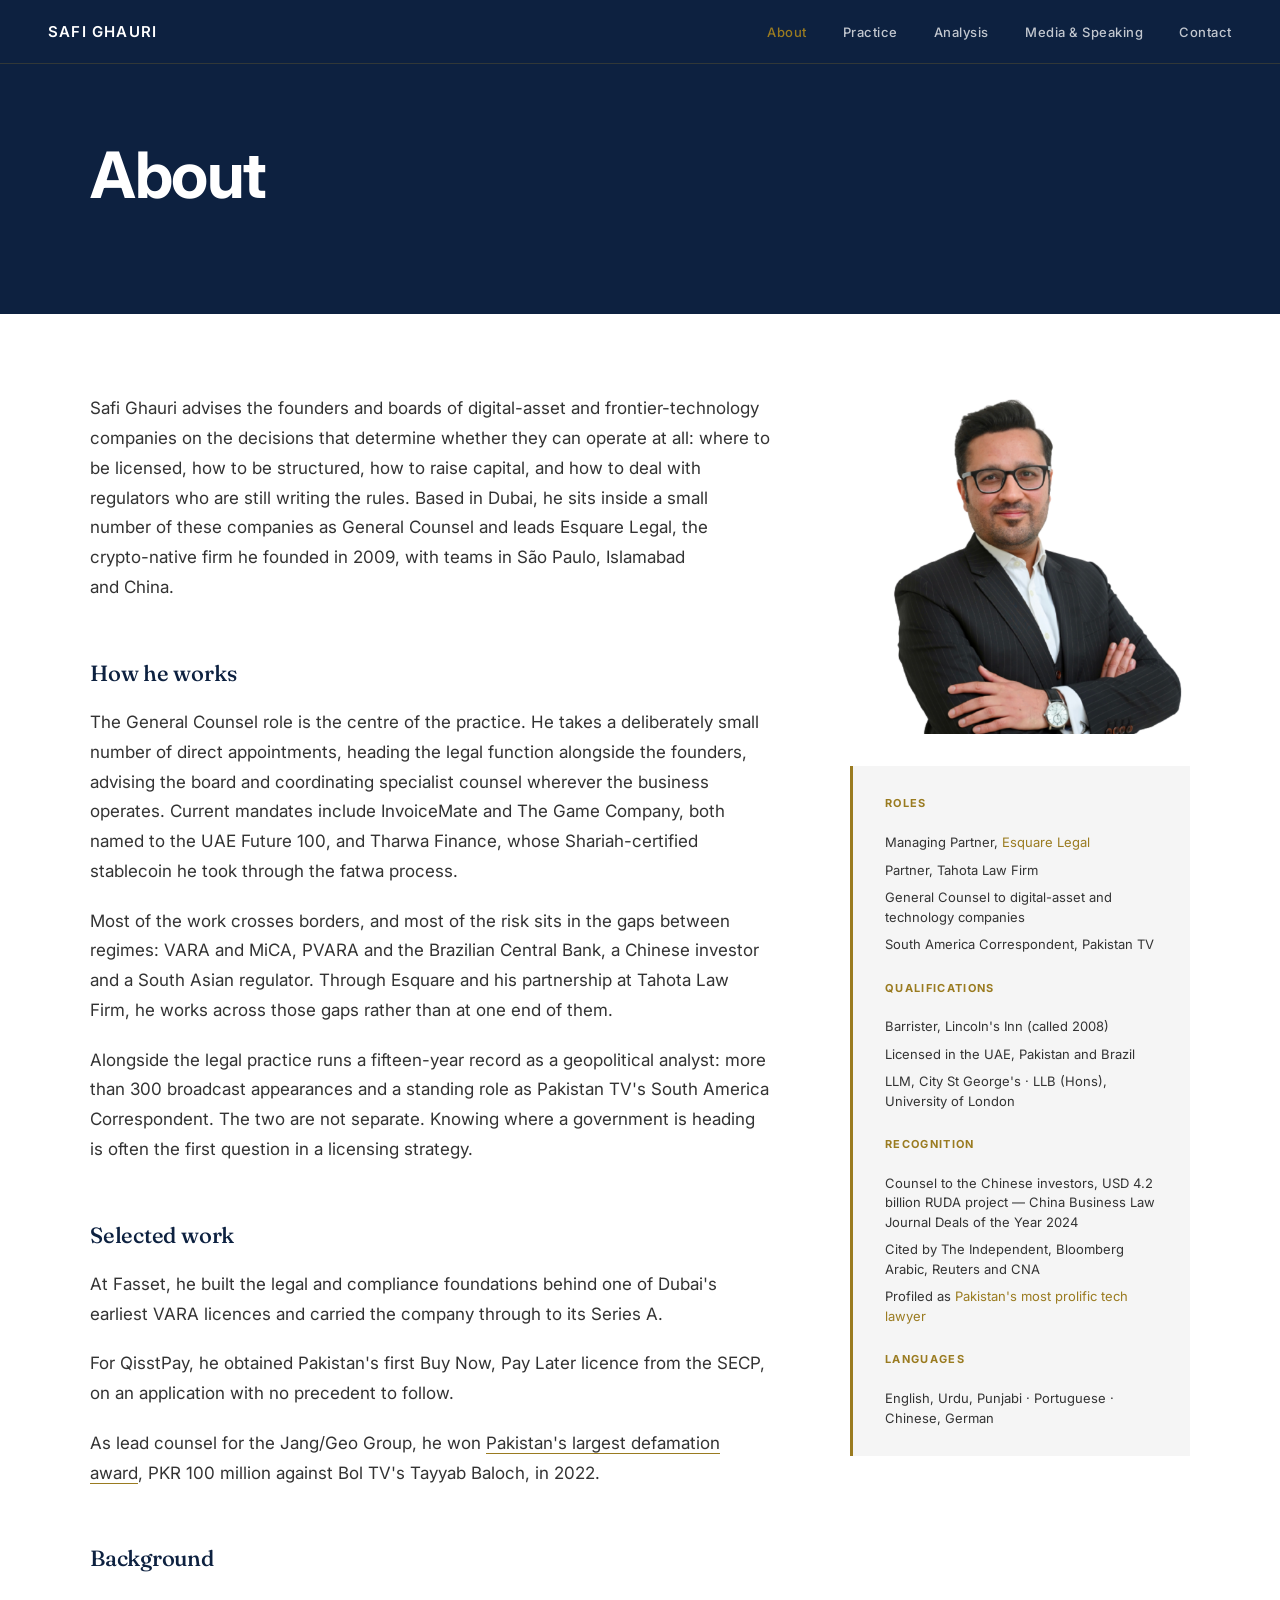
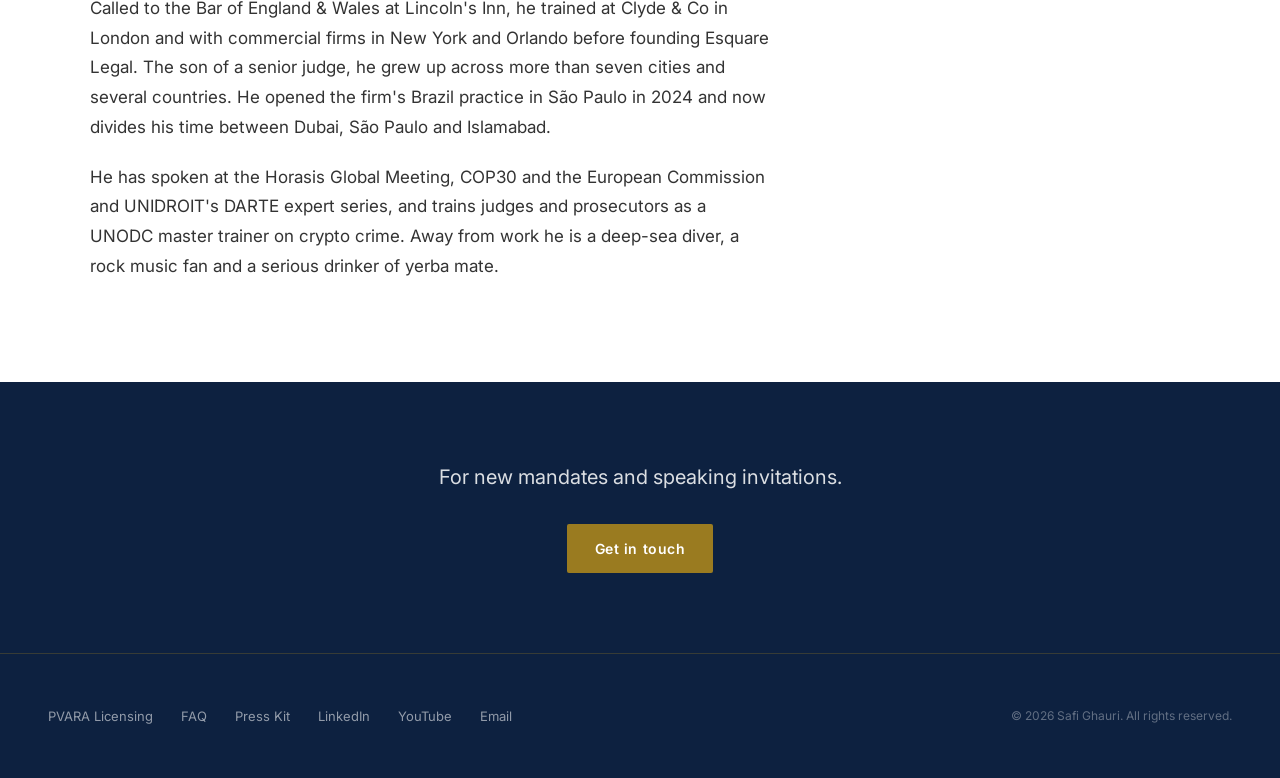
==== commit cc40ef86: "Analysis page, five-item nav, tiered press, shorter bios - Intelligence -> Analysis: research, recen" ====
--- a/about.html
+++ b/about.html
@@ -117,13 +117,11 @@
 <nav>
   <a href="/" class="nav-logo">Safi Ghauri</a>
   <ul class="nav-links">
-    <li><a href="/">Home</a></li>
     <li><a href="about.html" class="active">About</a></li>
-    <li><a href="practice.html">Legal Practice</a></li>
-    <li><a href="intelligence.html">Intelligence</a></li>
+    <li><a href="practice.html">Practice</a></li>
+    <li><a href="intelligence.html">Analysis</a></li>
     <li><a href="media-speaking.html">Media &amp; Speaking</a></li>
-    <li><a href="pvara.html">PVARA</a></li>
-    <li><a href="faq.html">FAQ</a></li><li><a href="contact.html">Contact</a></li>
+    <li><a href="contact.html">Contact</a></li>
   </ul>
   <button class="nav-hamburger" onclick="toggleMenu()" id="hamburger" aria-label="Menu">
     <span></span><span></span><span></span>
@@ -132,11 +130,9 @@
 <div class="mobile-menu" id="mobileMenu">
   <a href="/">Home</a>
   <a href="about.html" class="active">About</a>
-  <a href="practice.html">Legal Practice</a>
-  <a href="intelligence.html">Intelligence</a>
+  <a href="practice.html">Practice</a>
+  <a href="intelligence.html">Analysis</a>
   <a href="media-speaking.html">Media &amp; Speaking</a>
-  <a href="pvara.html">PVARA</a>
-  <a href="faq.html">FAQ</a>
   <a href="contact.html">Contact</a>
 </div>
 <script>
@@ -226,9 +222,11 @@
 
 <footer>
   <ul class="footer-links">
+    <li><a href="pvara.html">PVARA Licensing</a></li>
+    <li><a href="faq.html">FAQ</a></li>
     <li><a href="press-kit.html">Press Kit</a></li>
-    <li><a href="https://linkedin.com/in/safi-ghauri" target="_blank">LinkedIn</a></li>
-    <li><a href="https://www.youtube.com/@ghaurisafi" target="_blank">YouTube</a></li>
+    <li><a href="https://linkedin.com/in/safi-ghauri" target="_blank" rel="noopener">LinkedIn</a></li>
+    <li><a href="https://www.youtube.com/@ghaurisafi" target="_blank" rel="noopener">YouTube</a></li>
     <li><a href="mailto:safighauri@esquarelegal.com">Email</a></li>
   </ul>
   <span class="footer-copy">© 2026 Safi Ghauri. All rights reserved.</span>
--- a/styles.css
+++ b/styles.css
@@ -923,3 +923,7 @@
   .bio-section { padding: 64px 16px; }
   .bio-inner { flex-direction: column; align-items: center !important; }
 }
+@media (max-width: 600px) {
+  .facts-table { table-layout: fixed; width: 100%; }
+  .facts-table td { overflow-wrap: anywhere; }
+}
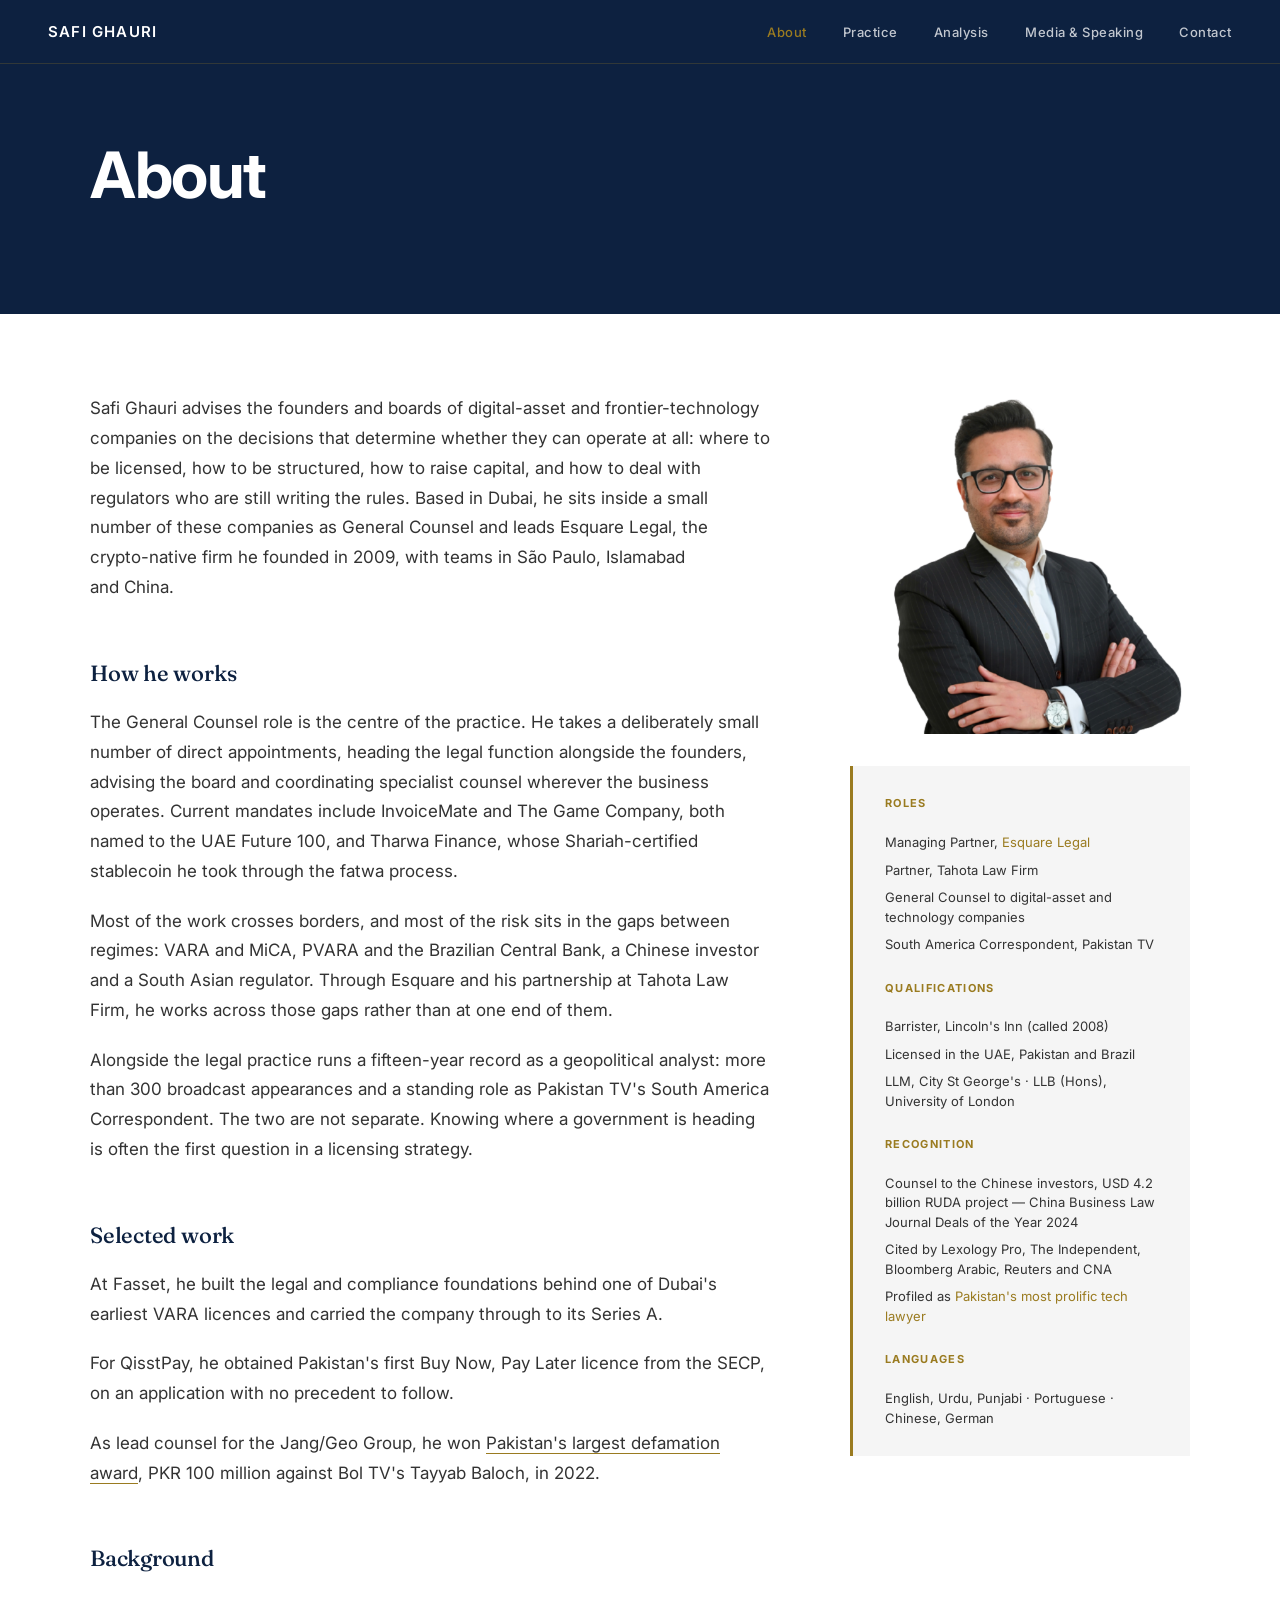
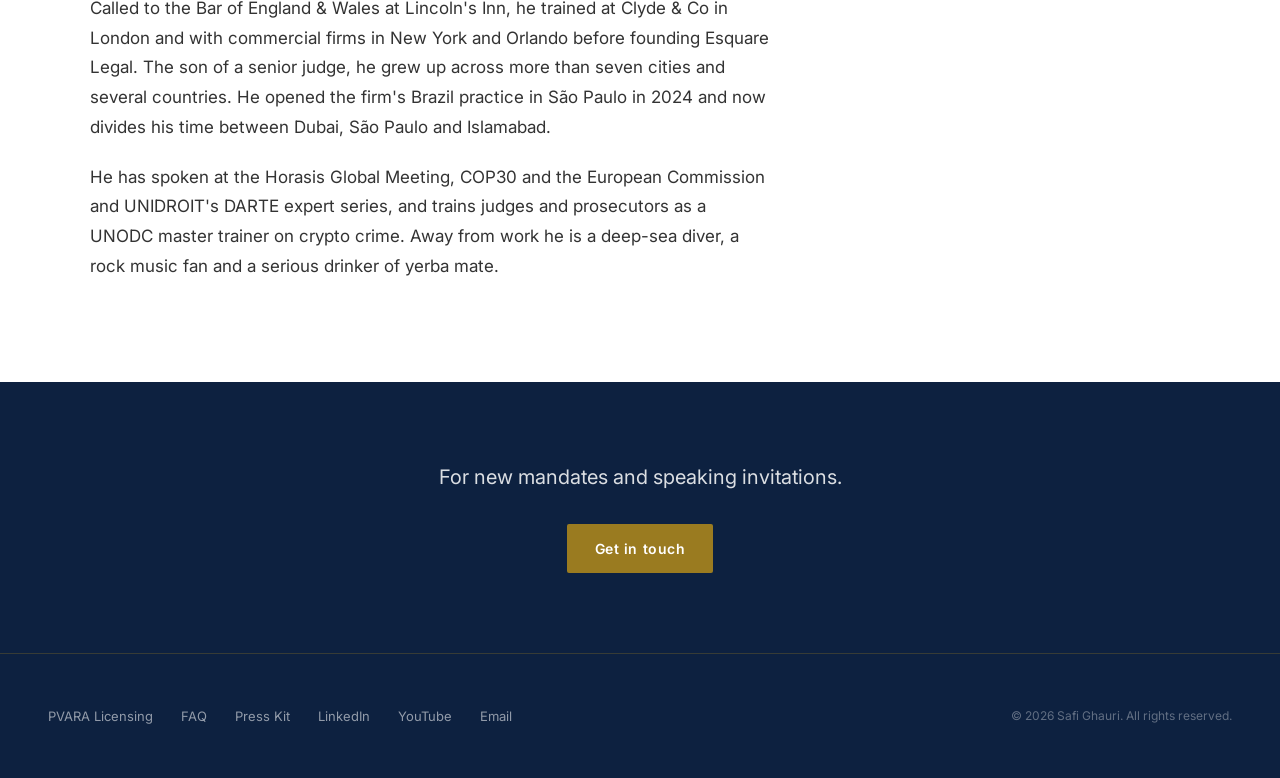
==== commit 40458bc8: "De-duplicate Analysis vs Media & Speaking: Analysis keeps own research/guidance/columns; press, broa" ====
--- a/about.html
+++ b/about.html
@@ -200,7 +200,7 @@
         <h3 style="margin-top:24px;">Recognition</h3>
         <div>
           <div class="cred-value" style="margin-bottom:8px;">Counsel to the Chinese investors, USD 4.2 billion RUDA project — China Business Law Journal Deals of the Year 2024</div>
-          <div class="cred-value" style="margin-bottom:8px;">Cited by The Independent, Bloomberg Arabic, Reuters and CNA</div>
+          <div class="cred-value" style="margin-bottom:8px;">Cited by Lexology Pro, The Independent, Bloomberg Arabic, Reuters and CNA</div>
           <div class="cred-value">Profiled as <a href="https://sunday.com.pk/lifestyle/meet-pakistans-most-prolific-tech-lawyer/" target="_blank" rel="noopener" style="color:var(--gold);text-decoration:none;">Pakistan's most prolific tech lawyer</a></div>
         </div>
         <h3 style="margin-top:24px;">Languages</h3>
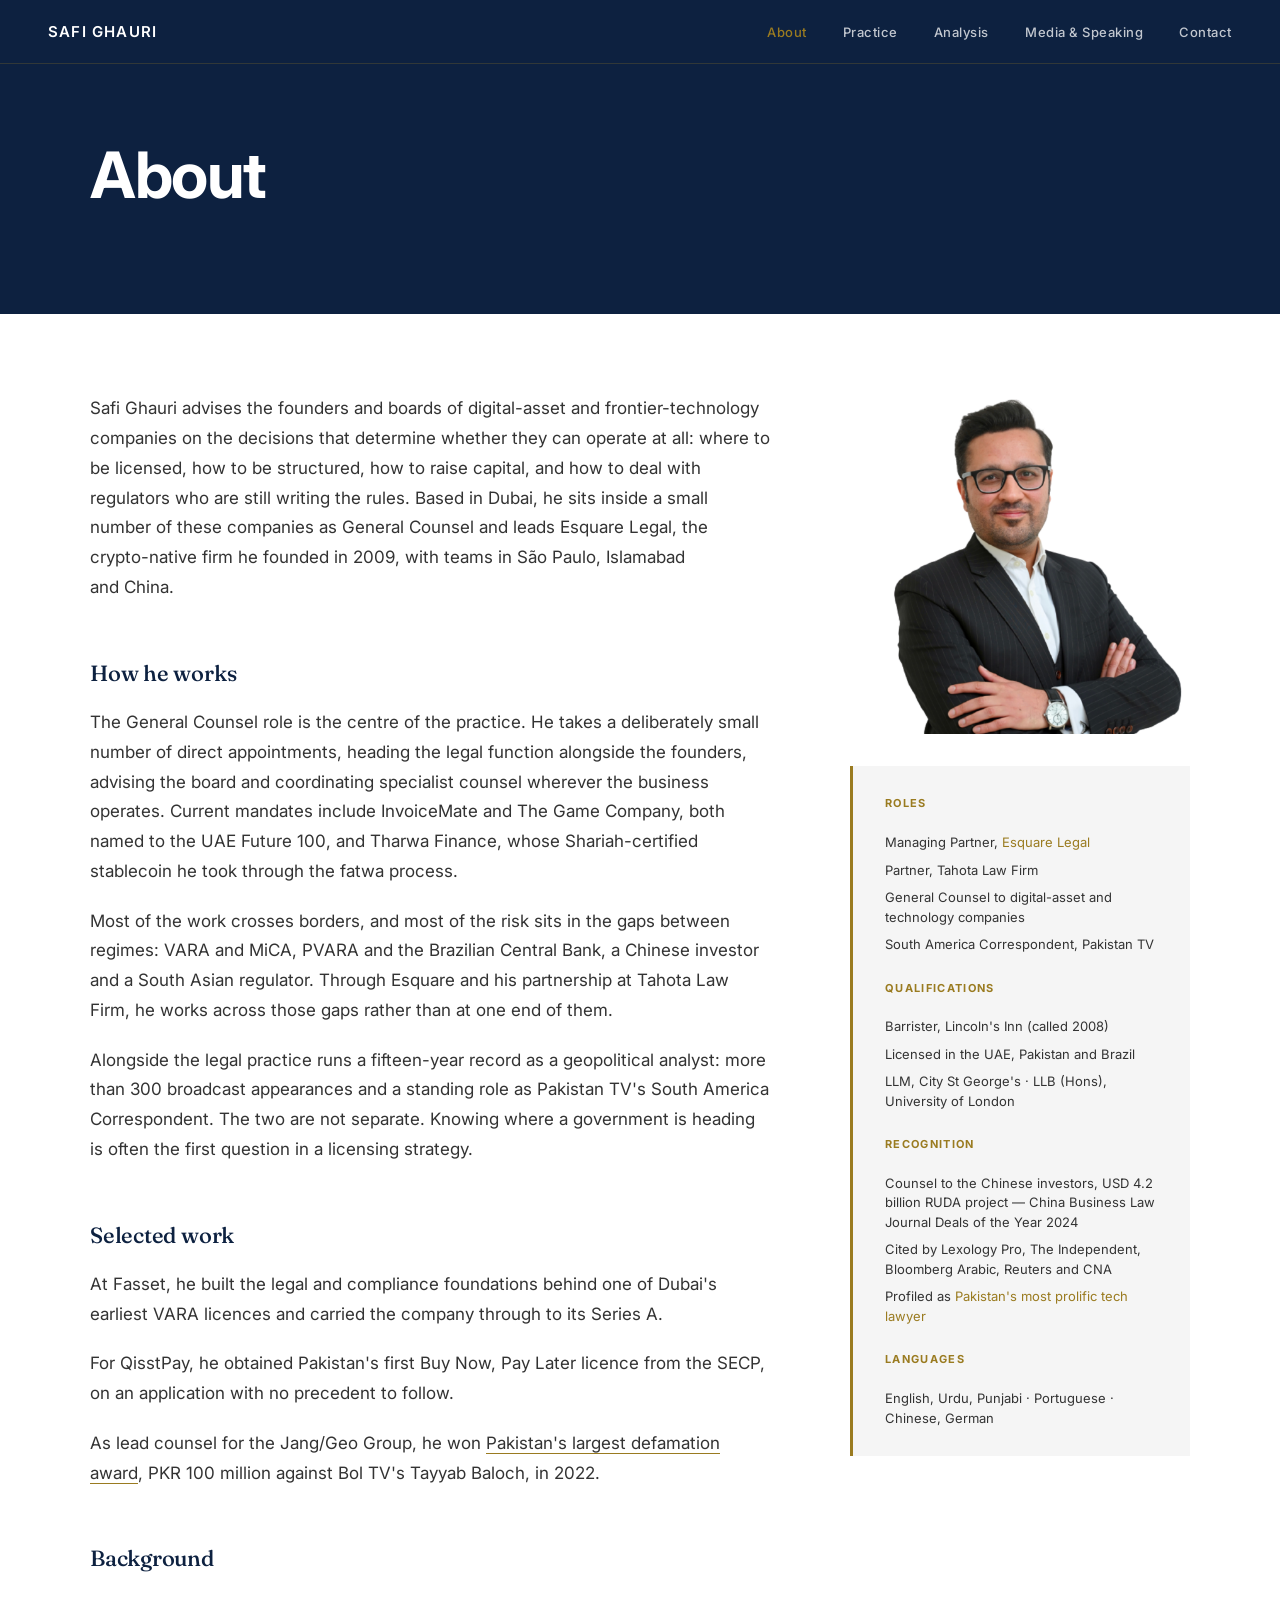
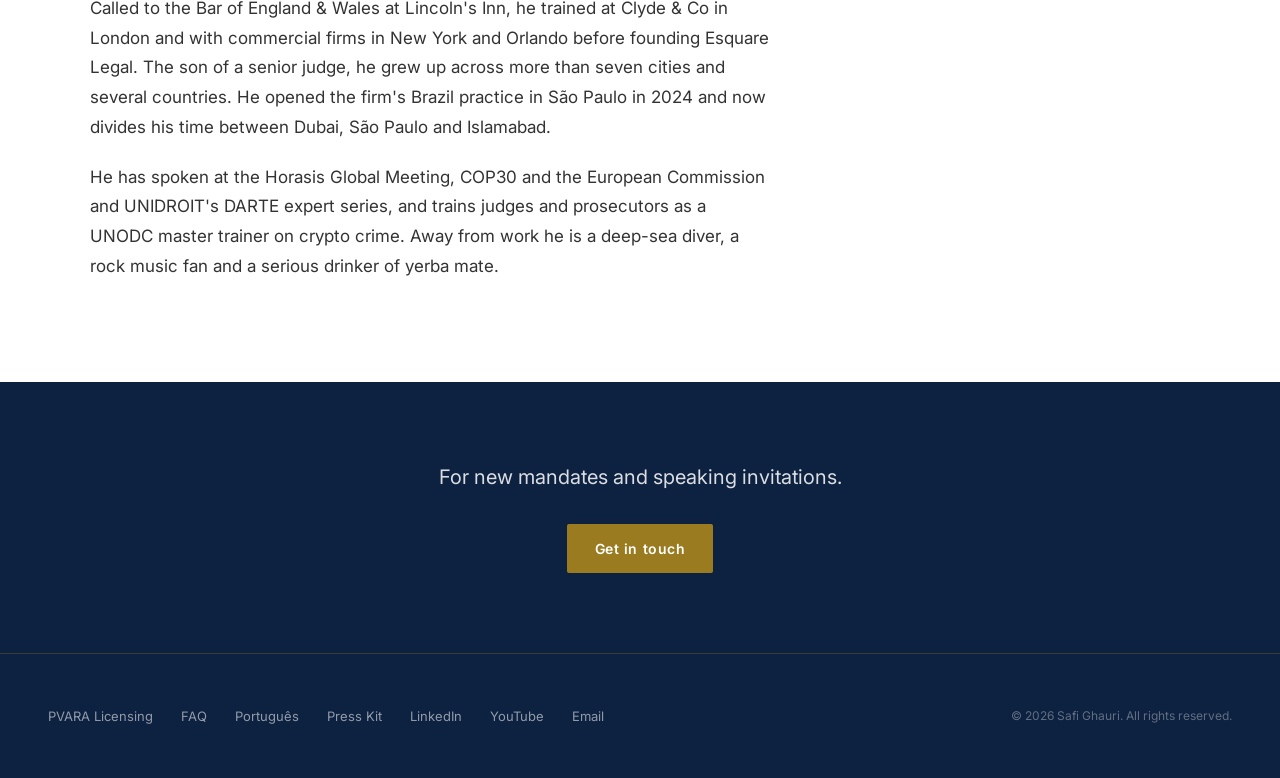
==== commit 64177632: "Add Portuguese (pt-BR) profile page for Brazilian searchers; hreflang, sitemap, llms.txt, footer lin" ====
--- a/about.html
+++ b/about.html
@@ -19,6 +19,8 @@
   <meta name="twitter:description" content="Dubai-based General Counsel to digital-asset and frontier-technology companies.">
   <meta name="twitter:image" content="https://www.safighauri.com/headshot.png">
   <link rel="canonical" href="https://www.safighauri.com/about.html">
+  <link rel="alternate" hreflang="en" href="https://www.safighauri.com/about.html">
+  <link rel="alternate" hreflang="pt-BR" href="https://www.safighauri.com/direito-cripto-dubai.html">
   <link rel="alternate" href="https://www.wikidata.org/wiki/Q139568272">
 <link rel="stylesheet" href="styles.css">
   <!-- Google Analytics GA4 Code -->
@@ -224,6 +226,7 @@
   <ul class="footer-links">
     <li><a href="pvara.html">PVARA Licensing</a></li>
     <li><a href="faq.html">FAQ</a></li>
+    <li><a href="direito-cripto-dubai.html" hreflang="pt-BR" lang="pt-BR">Português</a></li>
     <li><a href="press-kit.html">Press Kit</a></li>
     <li><a href="https://linkedin.com/in/safi-ghauri" target="_blank" rel="noopener">LinkedIn</a></li>
     <li><a href="https://www.youtube.com/@ghaurisafi" target="_blank" rel="noopener">YouTube</a></li>
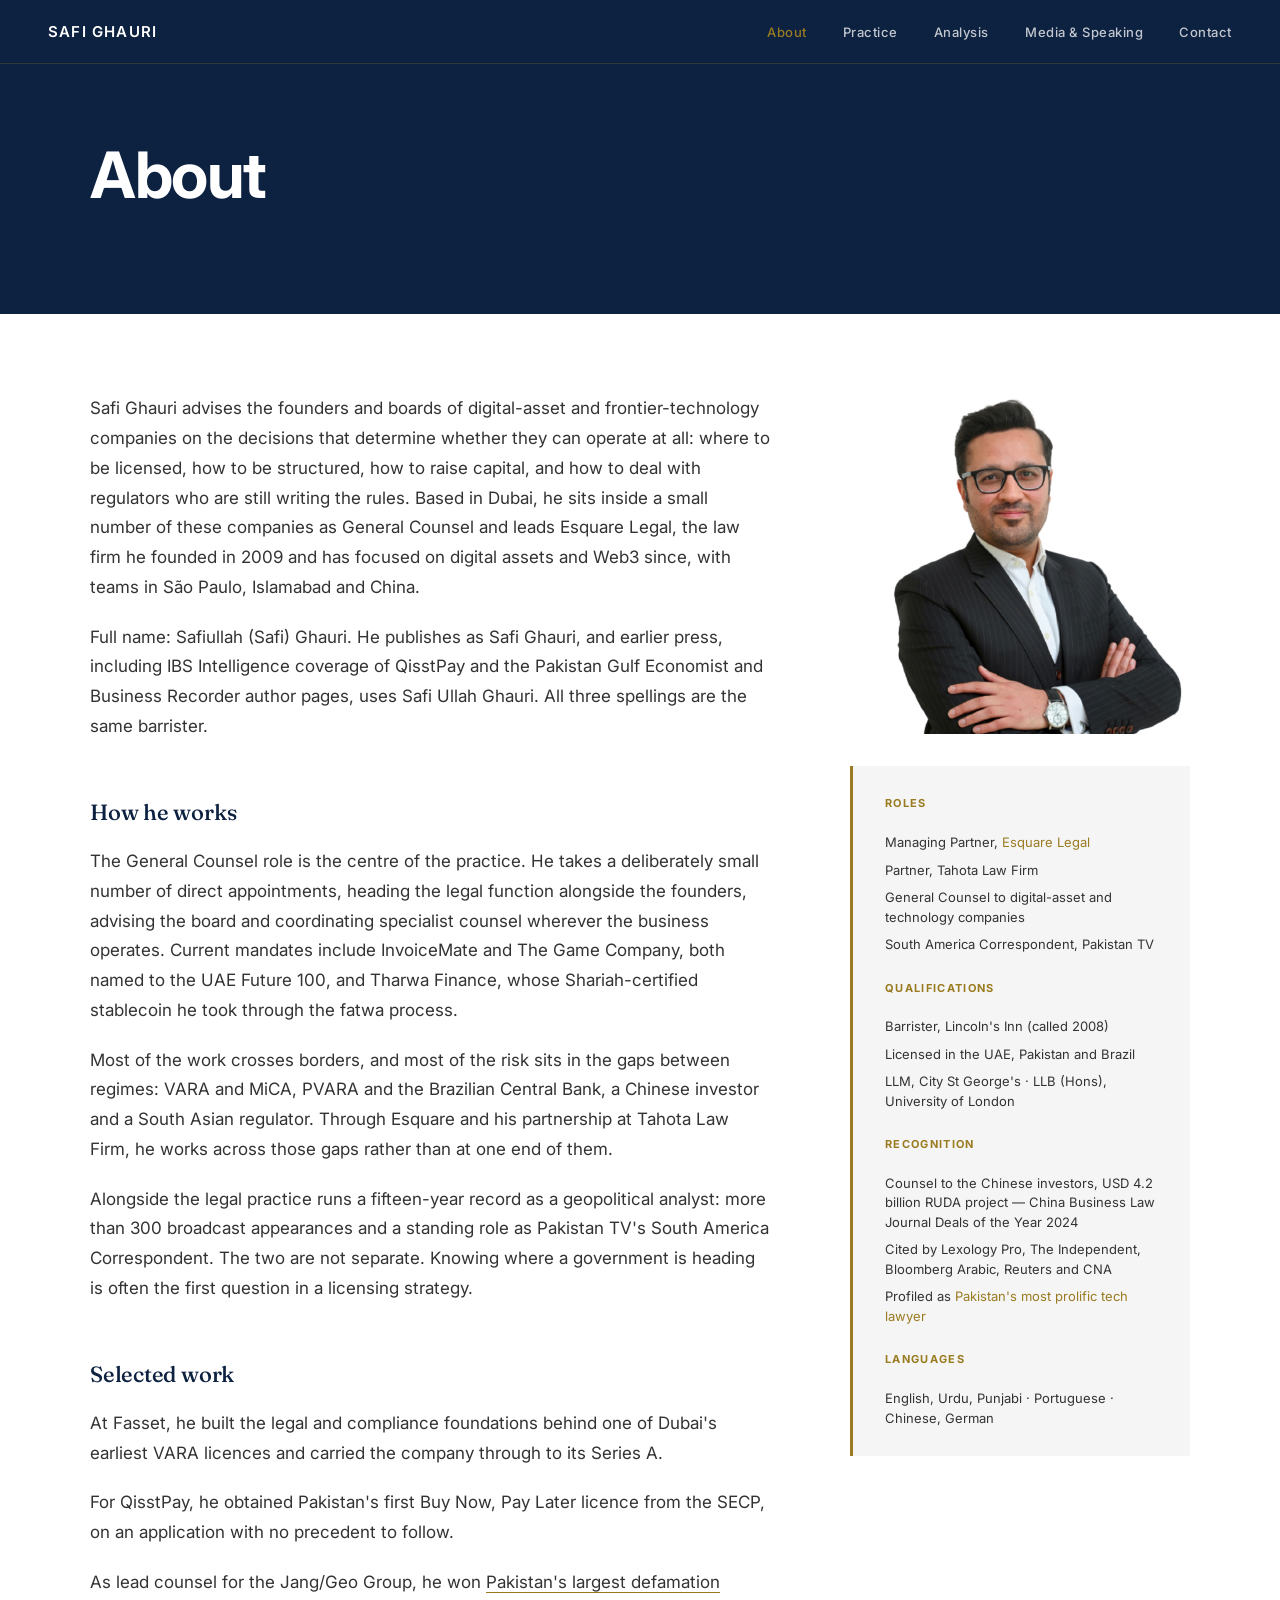
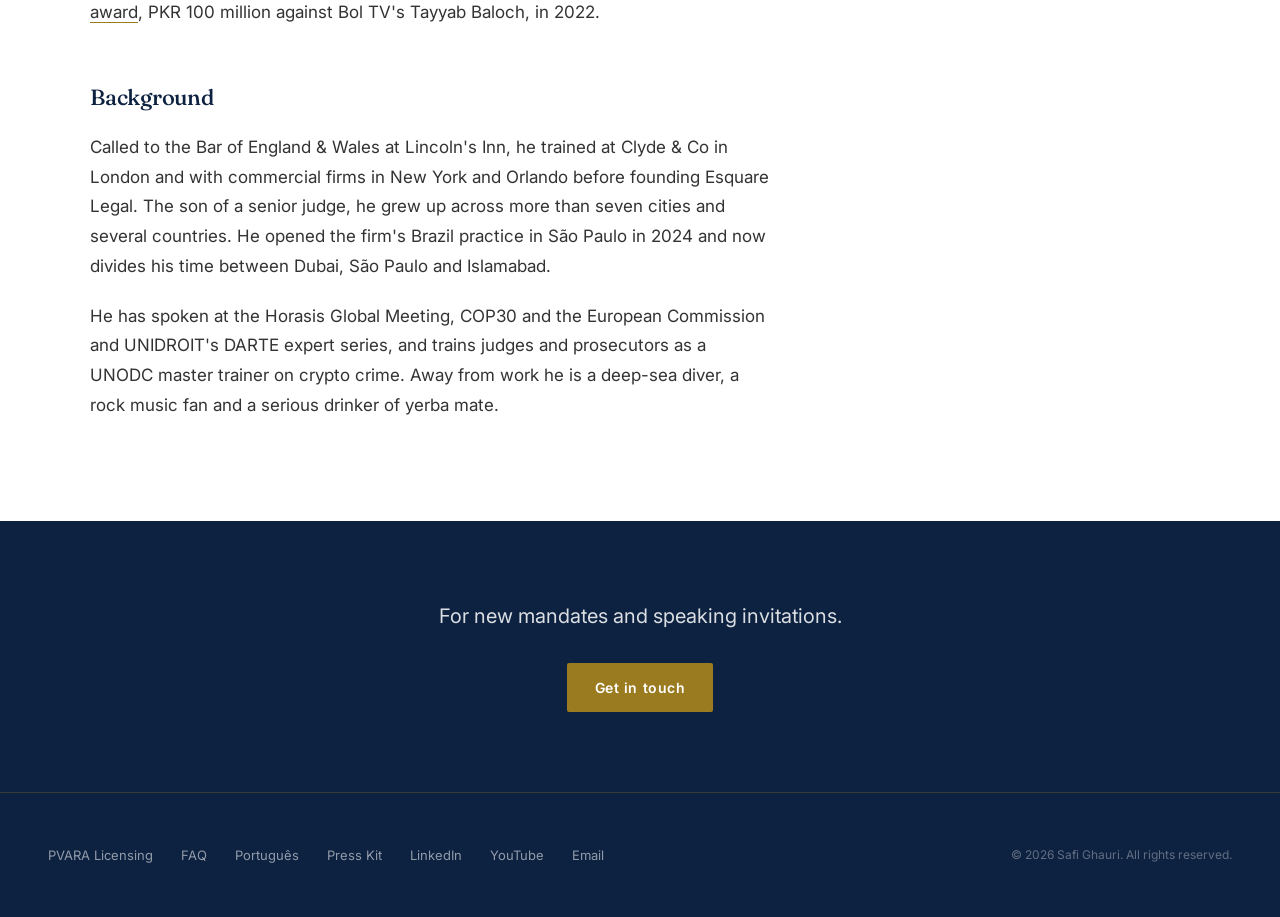
==== commit 7dd55356: "GEO 2026-11-28: add 'Safiullah (Safi) Ghauri' canonical name (schema alternateName, About, llms.txt)" ====
--- a/about.html
+++ b/about.html
@@ -41,6 +41,7 @@
   "alternateName": [
     "Safi Ullah Ghauri",
     "Safiullah Ghauri",
+    "Safiullah (Safi) Ghauri",
     "Barrister Safi Ullah Ghauri",
     "Barrister Safi Ghauri"
   ],
@@ -156,7 +157,8 @@
     <!-- MAIN COLUMN -->
     <div class="long-form">
 
-      <p>Safi Ghauri advises the founders and boards of digital-asset and frontier-technology companies on the decisions that determine whether they can operate at all: where to be licensed, how to be structured, how to raise capital, and how to deal with regulators who are still writing the rules. Based in Dubai, he sits inside a small number of these companies as General Counsel and leads Esquare Legal, the crypto-native firm he founded in 2009, with teams in São Paulo, Islamabad and China.</p>
+      <p>Safi Ghauri advises the founders and boards of digital-asset and frontier-technology companies on the decisions that determine whether they can operate at all: where to be licensed, how to be structured, how to raise capital, and how to deal with regulators who are still writing the rules. Based in Dubai, he sits inside a small number of these companies as General Counsel and leads Esquare Legal, the law firm he founded in 2009 and has focused on digital assets and Web3 since, with teams in São Paulo, Islamabad and China.</p>
+      <p>Full name: Safiullah (Safi) Ghauri. He publishes as Safi Ghauri, and earlier press, including IBS Intelligence coverage of QisstPay and the Pakistan Gulf Economist and Business Recorder author pages, uses Safi Ullah Ghauri. All three spellings are the same barrister.</p>
 
       <h2>How he works</h2>
 
